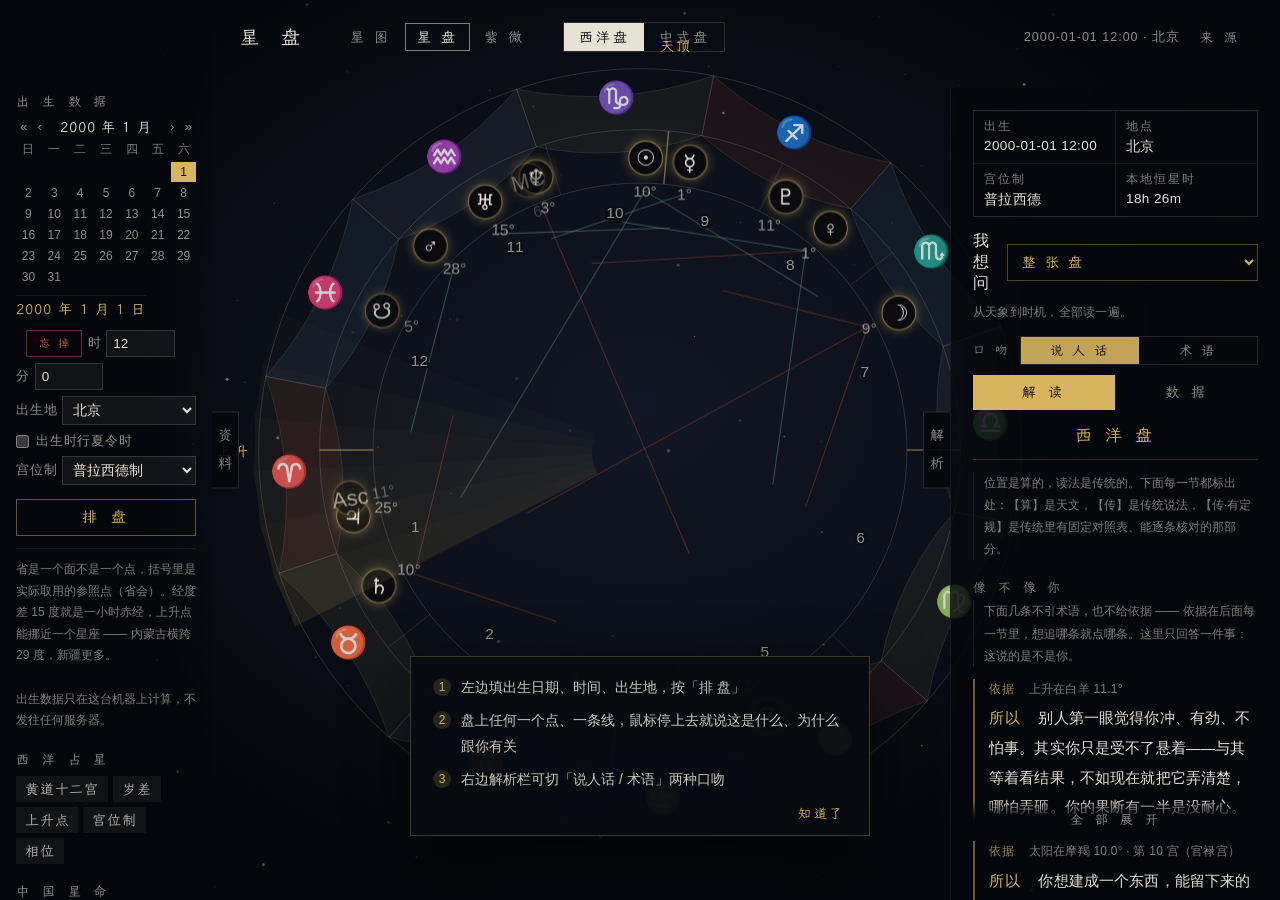
==== web/astro.html @ 84e4d6f9 "feat: 天球缩进后可拖着转、扫过就亮、居中、滚动到头看得出来、生辰两页共用 七条反馈，逐条说改了什么、量到了什么。  一、缩进之后拖不动球。 上一版缩进后拖动只平移 viewBox，而球是有边的：" ====
<meta charset="utf-8">
<html lang="zh-Hans">
<meta name="viewport" content="width=device-width,initial-scale=1">
<meta name="description" content="真算的星盘：行星位置由历表计算，解读附术语与说人话两版。西洋按黄道十二宫，中式按赤道二十八宿——同一批行星，两套坐标。">
<meta name="theme-color" content="#05070c">
<meta property="og:title" content="星盘 · 西洋十二宫与中式二十八宿">
<meta property="og:description" content="行星位置真算，解读分术语与说人话两版。出生数据只在浏览器里算，不上传。">
<meta property="og:type" content="website">
<meta property="og:image" content="https://hoongyu.github.io/xingtu/card.png">
<meta name="twitter:card" content="summary_large_image">
<title>星盘 · 西洋十二宫与中式二十八宿</title>
<link rel="stylesheet" href="engine.css?v=c5766704">
<link rel="stylesheet" href="astro.css?v=a20c1627">

<canvas id="dust"></canvas>
<div id="wheel">
  <div id="deck">
    <div class="lay" id="lay-asp"><svg></svg></div>
    <div class="lay" id="lay-ring"><svg></svg></div>
    <div class="lay" id="lay-body"><svg></svg></div>
  </div>
</div>

<div id="bar">
  <div id="title">星 盘</div>
  <!-- 概念星图暂时从导航里撤下（页面与数据都还在，web/concept.html）。
     要放回来：在下面这行 nav 里加回
     <a href="concept.html">概 念</a> —— 就这一处，别的什么都不用动。 -->
<div id="nav"><a href="index.html">星 图</a><a href="astro.html" class="cur">星 盘</a><a href="ziwei.html">紫 微</a></div>
  <div class="seg" id="modeseg">
    <button data-m="west" class="on">西洋盘</button>
    <button data-m="east">中式盘</button>
  </div>
  <div class="seg" id="cnseg">
    <button data-c="xiu" class="on">宿 盘</button>
    <button data-c="fenye">分 野</button>
  </div>
  <div id="where">
    <span id="stamp"></span>
    <div id="srcbtn">来 源</div>
  </div>
</div>

<aside id="rail">
  <div class="railsec">
    <h3>出 生 数 据</h3>
    <div class="form">
      <div id="cal"></div>
      <div id="dstamp"></div>
      <label>时 <input id="bh" type="number" min="0" max="23"></label>
      <label>分 <input id="bmin" type="number" min="0" max="59"></label>
      <label class="wide">出生地 <select id="bcity"></select></label>
      <label class="ck"><input id="bdst" type="checkbox"> 出生时行夏令时</label>
      <label class="wide">宫位制
        <select id="hsys">
          <option value="placidus">普拉西德制</option>
          <option value="whole">整宫制</option>
          <option value="equal">等宫制</option>
          <option value="porphyry">波菲利制</option>
        </select>
      </label>
      <button id="cast">排 盘</button>
    </div>
    <p class="privacy">省是一个面不是一个点，括号里是实际取用的参照点（省会）。经度差 15 度就是一小时赤经，上升点能挪近一个星座 —— 内蒙古横跨 29 度，新疆更多。<br><br>出生数据只在这台机器上计算，不发往任何服务器。</p>
  </div>
  <div id="secs"></div>
</aside>
<div id="railtoggle">资 料</div>

<div id="back">← 收 起</div>
<div id="cardbox"><div class="cbin">
  <div id="cardclose">关</div>
  <h3>出 生 星 空 卡</h3>
  <div id="cardhost"></div>
</div></div>

<div id="src"><div class="box"><div id="srcclose">关</div>
<h3>来 源 与 授 权</h3>
<div id="srcbody">
<h4>这一页的立场</h4>
<p><b>行星位置是真算的。</b>用 JPL 公布的行星近似轨道根数与 Meeus《天文算法》的
日月级数，1800–2050 年适用。校验方式是拿它去对三次日全食与两次月全食：
日食时日月黄经相差 0.04–0.06 度，月食时相差 179.96–180.00 度。这部分是天文。</p>
<p><b>怎么解读那个位置，是传统的说法。</b>占星有两千多年历史，
是一套完整的文化系统，但它不是预测科学。这一页把它当文化来讲 ——
词条写的是「传统上认为」，不是「事实上会」。两者在界面上分开标注。</p>

<h4>算法与数据</h4>
<p>行星：<a href="https://ssd.jpl.nasa.gov/planets/approx_pos.html" target="_blank" rel="noopener">JPL
Approximate Positions of the Major Planets</a>。日月：Meeus《Astronomical Algorithms》。
二十八宿的宿度由距星实测赤经算出，星表来自
<a href="https://doi.org/10.12149/100877" target="_blank" rel="noopener">NADC 中国古天文基础参考星表</a>（CC BY 4.0）。</p>

<h4>宫位制</h4>
<p>提供普拉西德、整宫、等宫、波菲利四种，默认普拉西德（最通行的一种）。</p>
<p>普拉西德一度没做，理由是「高纬度会失效、算法容易出错」。现在两条都有交代：
失效的地方明确退回波菲利 —— 到了极昼极夜，那一宫在数学上不存在，
不是精度问题；正确性拿一张已知盘逐条对过，
2000-01-01 12:00 UTC+2 柏林，十二宫与专业排盘器逐条相差都在 1 角分以内。</p>

<h4>隐私</h4>
<p>出生日期、时间、地点全部在浏览器里计算，不上传、不记录。
地点用内置的城市经纬度表，不调用任何地理编码服务。</p>
</div></div></div>

<div id="card"></div>

<aside id="read">
  <div id="sum"></div>
  <div id="ask">
    <span class="vl">我 想 问</span>
    <select id="askq"></select>
  </div>
  <div id="askhint"></div>
  <div id="voice">
    <span class="vl">口 吻</span>
    <div class="seg" id="plainseg">
      <button data-p="1" class="on">说 人 话</button>
      <button data-p="0">术 语</button>
    </div>
  </div>
  <div id="tabs">
    <button data-t="read" class="on">解 读</button>
    <button data-t="data">数 据</button>
  </div>
  <div id="tabread"></div>
  <div id="tabdata"></div>
  <div id="skipall">全 部 展 开</div>
  <div id="cardbtn">生 成 星 空 卡</div>
</aside>
<div id="readtoggle">解 析</div>

<div id="panel">
  <div id="close">关</div>
  <div class="top"><h2 id="pn"></h2><span class="py" id="pp"></span></div>
  <p id="pt"></p>
</div>

<script type="module">
import { mount } from './astro.js?v=06cee00d';
mount();
</script>
---- web/engine.css ----
/* 告诉浏览器这几页本来就是暗的，别再自动加一层「强制深色」。
   安卓 Chrome 与部分内置浏览器在系统夜间模式下会去反转页面颜色，
   碰上本来就是深底的页面，反出来的是一片糊。声明了它就不插手。 */
:root{
  color-scheme:dark;
  --void:#0a0d14;
  --void-deep:#05070c;
  --ink:#e8e2d4;
  /* 对比度实测过（相对 #05070c 底）：
       --ink        15.60:1
       --ink-dim     6.24:1   次要正文
       --ink-quiet   4.92:1   标签、单位这类三级信息
       --ink-faint   1.40:1   **只能描边，不能当字**
     旧的 --ink-dim 是 .42，只有 3.35:1；更糟的是 --ink-faint 被当文字
     用在十五处，包括脚注与整段说明 —— 那不是「淡」，是看不见。
     反馈原话是「夜间模式很多字看不清」，查下来根本不分白天黑夜。 */
  --ink-dim:rgba(232,226,212,.62);
  --ink-quiet:rgba(232,226,212,.54);
  --ink-faint:rgba(232,226,212,.16);
  --zhu:#d4614f;
  --gold:#d9b45f;
  /* 楷体放在末位兜底。Mac 有 Songti SC、Windows 有 SimSun 的话，
     浏览器根本不会去下这份 woff2 —— 只有前面都没命中时才下载。
     救的是安卓：那上头往往一个中文衬线体都没有，会退到默认无衬线，
     古风感当场没了。紫微那页则把它放在首位，因为那页要的就是楷。 */
  --song:"Songti SC","SimSun","Noto Serif CJK SC","LXGW WenKai Subset",serif;
  --hei:"PingFang SC","Microsoft YaHei","Noto Sans SC",sans-serif;
  --kai:"LXGW WenKai Subset","Kaiti SC","KaiTi","STKaiti",serif;
  --ease:cubic-bezier(.22,.92,.24,1);
}
*{box-sizing:border-box;margin:0;padding:0}
/* 霞鹜文楷，SIL OFL 授权，已裁到只剩本站用到的 2207 个字符（480 KB，
   源字体的 1.9%）。swap：字还没到时先用系统字显示，别让文字空着。 */
@font-face{
  font-family:"LXGW WenKai Subset";
  src:url('./wenkai-subset.woff2?v=c52773fa') format('woff2');
  font-weight:400;font-style:normal;font-display:swap;
}

html,body{height:100%;overflow:hidden}
body{
  background:var(--void-deep);color:var(--ink);font-family:var(--hei);
  background-image:radial-gradient(ellipse at 50% 45%,#111726 0%,#05070c 72%);
}
#sky{display:block;width:100vw;height:100vh;cursor:grab}
#sky.zoomed{cursor:default}

/* ── 星点 ───────────────────────────────────────── */
/* 亮度写在 --o 上。以前这条只由 @keyframes tw 消费，等于「不闪的星
   就没有亮度」—— 现在只有最亮的两百多颗在闪，其余的必须在这里拿到
   自己的亮度，否则会齐刷刷全亮成一片。 */
.star{fill:var(--ink);opacity:var(--o,1);transition:fill .5s ease}
.star.twinkle{animation:tw var(--dur) ease-in-out infinite;animation-delay:var(--del)}
@keyframes tw{
  0%,100%{opacity:var(--o)}
  50%    {opacity:calc(var(--o) * .38)}
}
.hit{fill:transparent;cursor:pointer}

/* ── 连线：三种状态 ─────────────────────────────
   静默（有讲解的星官常驻一道极淡轮廓，各自错相位缓慢呼吸）、
   悬停（整组亮起并加快闪动）、点开（逐段生长）。
   dashoffset 默认 0：只有要播生长动画时才由 .armed 拉回起点，
   否则轮廓被 dash 遮掉，全天图上什么都看不见。
   下面三条的先后顺序就是优先级，别调换。 */
.link{
  fill:none;stroke:var(--gold);stroke-width:.9;stroke-linecap:round;
  stroke-linejoin:round;opacity:0;
  stroke-dasharray:var(--len);stroke-dashoffset:0;
}
.link.lore{
  opacity:var(--rest);
  animation-name:breathe;animation-duration:var(--bdur);
  animation-timing-function:ease-in-out;animation-delay:var(--bdel);
  animation-iteration-count:infinite;
}
@keyframes breathe{
  0%,100%{opacity:calc(var(--rest) * .42)}
  50%    {opacity:var(--rest)}
}
.link.lit{
  stroke-width:1.25;
  animation-name:pulse;animation-duration:1.05s;animation-delay:0s;
  animation-timing-function:ease-in-out;animation-iteration-count:infinite;
}
@keyframes pulse{
  0%,100%{opacity:.38}
  50%    {opacity:.95}
}
.link.armed{stroke-dashoffset:var(--len);animation-name:none}
.link.draw{
  opacity:.85;animation-name:none;
  transition:stroke-dashoffset var(--grow) var(--ease) var(--wait),opacity .3s ease var(--wait);
  stroke-dashoffset:0;
}
/* 悬停命中：一条透明粗线盖住整组折线，比逐点找近星可靠得多 */
.linkhit{
  fill:none;stroke:transparent;stroke-width:11;pointer-events:stroke;cursor:pointer;
  stroke-linecap:round;stroke-linejoin:round;   /* 默认 butt 端帽会漏掉折线首尾那一点 */
}

/* 星官被选中时，成员星点亮 */
.star.member{fill:var(--gold)}
.star.dimmed{opacity:.16 !important;animation:none}   /* 要能被看见并点中，才谈得上「点旁边的星跳过去」 */
.link.other{opacity:0 !important}

/* ── 星座插画 ───────────────────────────────────
   插画自带三颗锚星的像素坐标，三对「像素↔星位」定一个仿射变换，
   所以它跟星点的咬合是算出来的，不是摆出来的。
   高斯模糊走天球单位，于是越放大光晕越柔。*/
.fig{opacity:0;transition:opacity .9s var(--ease);pointer-events:none}
.fig.on{opacity:1}

/* ── 规（恒显圈 / 赤道 / 外规）─────────────────── */
.gui{fill:none;stroke:var(--ink-faint);stroke-width:.6}
.gui.equator{stroke:rgba(217,180,95,.22);stroke-dasharray:3 5}
.gui.horizon{stroke:rgba(201,80,63,.34);stroke-width:.9}
/* 图上的文字一律 calc(Npx * var(--sfs))：--sfs 由 engine.js 在每次
   viewBox 变化时写入，等于当前缩放的倒数，所以屏幕上的字号恒定。
   缺省 2.2 是全天图那一档的值，脚本还没跑时不至于小得看不见。 */
.gui-label{
  font-family:var(--song);font-size:calc(11px * var(--sfs,2.2));
  fill:var(--ink-dim);letter-spacing:.16em;
}

/* ── 星官名 ─────────────────────────────────────── */
.gname{
  font-family:var(--song);font-size:calc(14px * var(--sfs,2.2));
  fill:var(--ink);opacity:0;pointer-events:none;
  transition:opacity .55s ease;letter-spacing:.14em;
}
.gname.lit{opacity:.85}
/* 只有显出来的名字才接收鼠标，否则会被满屏不可见的文字误触 */
.gname.show{opacity:.92;pointer-events:auto;cursor:help}

/* ── 讲解面板 ───────────────────────────────────── */
#panel{
  position:fixed;left:0;right:0;bottom:0;padding:26px 30px 30px;
  background:linear-gradient(to top,rgba(5,7,12,.97) 55%,transparent);
  transform:translateY(101%);transition:transform .68s var(--ease);
  pointer-events:none;
}
#panel.show{transform:translateY(0);pointer-events:auto}
#panel .top{display:flex;align-items:baseline;gap:14px;flex-wrap:wrap;margin-bottom:12px}
#panel h2{font-family:var(--song);font-size:33px;font-weight:400;letter-spacing:.2em}
#panel .py{font-size:12.5px;color:var(--ink-dim);letter-spacing:.24em}
#panel .en{font-size:13.5px;color:var(--ink-dim);font-style:italic}
#panel .facts{display:flex;gap:22px;flex-wrap:wrap;font-size:13px;color:var(--ink-dim);margin-bottom:14px}
#panel .facts b{color:var(--gold);font-weight:500;font-variant-numeric:tabular-nums}
#panel p{font-size:15.5px;line-height:2;max-width:62ch;color:rgba(232,226,212,.86)}
#panel .todo{color:var(--ink-dim);font-style:italic}
#close{
  position:absolute;right:30px;top:26px;font-family:var(--song);font-size:13.5px;
  letter-spacing:.28em;color:var(--zhu);cursor:pointer;
  transition:transform .35s var(--ease)
}
#close:hover{transform:scale(1.12)}

/* ── 后退键 ─────────────────────────────────────
   右上角那个「关」太轻，点进去之后需要一个一眼看得见的出口。
   位置跟着检索栏收放走，不然会被压在栏底下。 */
#back{
  position:fixed;top:72px;left:32px;z-index:32;
  font-family:var(--song);font-size:14.5px;letter-spacing:.2em;
  color:var(--gold);background:rgba(5,7,12,.92);
  border:1px solid rgba(217,180,95,.42);padding:9px 17px;cursor:pointer;
  opacity:0;transform:translateX(-14px);pointer-events:none;
  transition:opacity .42s var(--ease),transform .42s var(--ease),
             background .25s ease,color .25s ease,left .5s var(--ease);
}
body:not(.rail-off) #back{left:244px}
body.open #back{opacity:1;transform:translateX(0);pointer-events:auto}
#back:hover{background:var(--gold);color:var(--void);border-color:var(--gold)}

/* ── 单星悬停卡 ─────────────────────────────────── */
#tip{
  position:fixed;z-index:40;pointer-events:none;opacity:0;
  transform:translate(-50%,-136%);transition:opacity .16s ease;
  background:rgba(10,13,20,.95);border:1px solid rgba(232,226,212,.14);
  padding:10px 14px;font-size:12.5px;line-height:1.9;min-width:150px;
  box-shadow:0 12px 40px rgba(0,0,0,.6);
}
#tip.on{opacity:1}
#tip .nm{font-family:var(--song);font-size:16.5px;letter-spacing:.1em;margin-bottom:5px}
#tip .k{color:var(--ink-dim);letter-spacing:.08em}
#tip .v{float:right;margin-left:20px;font-variant-numeric:tabular-nums;color:var(--gold)}
#tip .warn{color:var(--zhu);margin-top:5px;font-size:12px;letter-spacing:.06em}
#tip .note{color:rgba(232,226,212,.72);margin-top:8px;font-size:13px;
  line-height:1.8;max-width:250px;letter-spacing:.02em;
  border-top:1px solid rgba(232,226,212,.1);padding-top:7px}

/* ── 星官悬停卡：名字 + 一句来历 + 缩略图 ────────── */
#card{
  position:fixed;z-index:45;pointer-events:none;opacity:0;
  transform:translate(-50%,-116%);transition:opacity .18s ease;
  background:rgba(10,13,20,.96);border:1px solid rgba(217,180,95,.24);
  padding:13px 16px 14px;width:296px;
  box-shadow:0 14px 46px rgba(0,0,0,.66);
}
#card.on{opacity:1}
#card .hd{display:flex;align-items:center;gap:12px;margin-bottom:9px}
#card .mini{flex:none;width:54px;height:54px}
#card .mini path{fill:none;stroke:var(--gold);stroke-width:1.3;opacity:.9;
  stroke-linecap:round;stroke-linejoin:round}
#card .mini circle{fill:var(--ink)}
#card .cn{font-family:var(--song);font-size:20px;letter-spacing:.12em;line-height:1.3}
#card .ce{font-size:12px;color:var(--ink-dim);letter-spacing:.12em;margin-top:4px}
#card .cb{font-size:13.5px;line-height:1.9;color:rgba(232,226,212,.82)}
#card .cb.todo{color:var(--ink-dim);font-style:italic}

/* ── 左侧检索栏 ─────────────────────────────────── */
#rail{
  position:fixed;left:0;top:0;bottom:0;width:212px;z-index:30;
  background:linear-gradient(to right,rgba(5,7,12,.94) 68%,rgba(5,7,12,0));
  padding:74px 16px 22px;overflow-y:auto;overscroll-behavior:contain;
  transition:transform .5s var(--ease);
  scrollbar-width:thin;scrollbar-color:rgba(232,226,212,.16) transparent;
}
#rail::-webkit-scrollbar{width:5px}
#rail::-webkit-scrollbar-thumb{background:rgba(232,226,212,.16)}
body.rail-off #rail{transform:translateX(-100%)}
#railtoggle{
  position:fixed;left:0;top:50%;z-index:31;transform:translateY(-50%);
  writing-mode:vertical-rl;font-family:var(--song);font-size:13.5px;
  letter-spacing:.34em;color:var(--ink-dim);background:rgba(5,7,12,.9);
  border:1px solid var(--ink-faint);border-left:none;padding:14px 5px;
  cursor:pointer;transition:color .3s ease,left .5s var(--ease);
}
#railtoggle:hover{color:var(--gold)}
body:not(.rail-off) #railtoggle{left:212px}

#q{
  width:100%;background:rgba(232,226,212,.05);border:1px solid var(--ink-faint);
  color:var(--ink);font-family:var(--hei);font-size:14px;padding:8px 10px;
  letter-spacing:.06em;outline:none;transition:border-color .3s ease;
}
#q:focus{border-color:rgba(217,180,95,.5)}
#q::placeholder{color:var(--ink-quiet)}

.railsec{margin-top:20px}
.railsec h3{
  font-family:var(--song);font-size:13px;font-weight:400;letter-spacing:.3em;
  color:var(--ink-dim);margin-bottom:9px;
}
.chips{display:flex;flex-wrap:wrap;gap:5px}
.chip{
  font-family:var(--song);font-size:13.5px;letter-spacing:.06em;
  color:rgba(232,226,212,.74);background:rgba(232,226,212,.05);
  border:1px solid transparent;padding:4px 8px;cursor:pointer;
  transition:color .22s ease,background .22s ease,border-color .22s ease;
}
.chip:hover{color:var(--void);background:var(--gold);border-color:var(--gold)}
.chip.cur{color:var(--gold);border-color:rgba(217,180,95,.45)}

#hits{margin-top:12px}
#hits .hit-row{
  display:flex;align-items:baseline;gap:8px;padding:6px 8px;cursor:pointer;
  border-left:2px solid transparent;transition:background .2s ease,border-color .2s ease;
}
#hits .hit-row:hover,#hits .hit-row.sel{background:rgba(232,226,212,.07);border-left-color:var(--gold)}
#hits .hn{font-family:var(--song);font-size:15px;letter-spacing:.06em}
#hits .hm{font-size:12px;color:var(--ink-dim);letter-spacing:.1em;margin-left:auto}
#hits .hw{font-size:12px;color:var(--ink-dim)}
#hits .none{font-size:13px;color:var(--ink-dim);padding:8px;font-style:italic}

/* ── 页间导航 ───────────────────────────────────── */
#nav{display:flex;gap:2px;margin-left:4px}
#nav a{
  font-family:var(--song);font-size:13.5px;letter-spacing:.2em;
  color:var(--ink-dim);text-decoration:none;padding:5px 11px;
  border:1px solid transparent;transition:color .3s ease,border-color .3s ease;
}
#nav a:hover{color:var(--gold)}
#nav a.cur{color:var(--ink);border-color:var(--ink-quiet)}

/* ── 来源面板 ───────────────────────────────────
   不是装饰。Free Art License 第 2.2 条要求分发时署名并指明原件出处，
   CC BY / CC BY-SA 同样要求署名。这一层是履行义务的地方，别删。 */
#srcbtn{
  font-family:var(--song);font-size:12.5px;letter-spacing:.24em;
  color:var(--ink-dim);cursor:pointer;padding:5px 9px;
  border:1px solid transparent;transition:color .3s ease,border-color .3s ease;
}
#srcbtn:hover{color:var(--gold);border-color:rgba(217,180,95,.35)}
#src{
  position:fixed;inset:0;z-index:60;display:flex;align-items:center;
  justify-content:center;background:rgba(3,5,9,.82);
  opacity:0;pointer-events:none;transition:opacity .35s var(--ease);
}
#src.on{opacity:1;pointer-events:auto}
#src .box{
  background:#080b12;border:1px solid rgba(232,226,212,.14);
  max-width:640px;max-height:82vh;overflow-y:auto;padding:34px 38px 30px;
  transform:translateY(14px);transition:transform .35s var(--ease);
  box-shadow:0 30px 90px rgba(0,0,0,.7);
}
#src.on .box{transform:translateY(0)}
#src h3{
  font-family:var(--song);font-size:19px;font-weight:400;letter-spacing:.28em;
  margin-bottom:18px;color:var(--ink);
}
#src h4{
  font-family:var(--song);font-size:14px;font-weight:400;letter-spacing:.2em;
  color:var(--gold);margin:18px 0 6px;
}
#src p{font-size:14px;line-height:1.95;color:rgba(232,226,212,.78);margin-bottom:8px}
#src a{color:var(--gold);text-decoration:none;border-bottom:1px solid rgba(217,180,95,.3)}
#src a:hover{border-bottom-color:var(--gold)}
#src .fine{font-size:13px;color:var(--ink-dim);line-height:1.9;margin-top:16px}
#srcclose{
  position:absolute;right:26px;top:22px;font-family:var(--song);font-size:13.5px;
  letter-spacing:.28em;color:var(--zhu);cursor:pointer;
}

/* ── 顶部控制 ───────────────────────────────────── */
#bar{
  position:fixed;top:0;left:0;right:0;padding:22px 30px;display:flex;
  transition:padding-left .5s var(--ease);
  align-items:center;gap:26px;pointer-events:none;
}
#bar>*{pointer-events:auto}
#title{font-family:var(--song);font-size:19px;letter-spacing:.4em}
.seg{display:flex;border:1px solid var(--ink-faint)}
.seg button{
  background:none;border:none;color:var(--ink-dim);font-family:var(--song);
  font-size:13.5px;letter-spacing:.2em;padding:6px 15px;cursor:pointer;
  transition:color .3s ease,background .3s ease;
}
.seg button.on{color:var(--void);background:var(--ink)}
#where{
  margin-left:auto;font-size:12.5px;color:var(--ink-dim);letter-spacing:.1em;
  display:flex;align-items:center;gap:10px;
}
/* ── 日签 ─────────────────────────────────────────
   入口摆在右下角，跟左下角的小地球对称。卡本身是 canvas 画的
   （card.js），这里只管遮罩与那张图 —— 图必须是 <img>，
   微信里长按 canvas 存不下来，长按 img 可以。 */
#dailybtn{
  position:fixed;right:22px;bottom:22px;z-index:31;cursor:pointer;
  font-family:var(--song);font-size:13px;letter-spacing:.28em;
  color:var(--gold);background:rgba(5,7,12,.9);
  border:1px solid rgba(217,180,95,.4);padding:11px 16px;
  transition:background .25s ease,color .25s ease;
}
#dailybtn:hover{background:var(--gold);color:var(--void)}
#cardbox{
  position:fixed;inset:0;z-index:70;display:none;
  background:rgba(3,5,9,.93);overflow-y:auto;
  padding:34px 18px calc(34px + env(safe-area-inset-bottom));
}
#cardbox.on{display:block}
.cbin{max-width:460px;margin:0 auto;position:relative}
.cbin h3{font-family:var(--song);font-size:15px;letter-spacing:.34em;
  color:var(--gold);text-align:center;margin-bottom:18px}
#cardclose{position:absolute;right:0;top:-6px;font-family:var(--song);
  font-size:14px;letter-spacing:.28em;color:var(--zhu);cursor:pointer;padding:4px 8px}
.cardimg{display:block;width:100%;height:auto;box-shadow:0 18px 60px rgba(0,0,0,.7)}

/* 生辰旁边那个「忘 掉」。存着才出现 —— 没存过就不该有这个字，
   它一出现就等于在说「这儿记了东西」。 */
.forget{background:none;border:1px solid rgba(201,80,63,.5);color:var(--zhu);
  font-family:var(--song);font-size:11px;letter-spacing:.2em;
  padding:3px 9px 3px 12px;margin-left:10px;cursor:pointer;vertical-align:middle}
.forget:hover{background:rgba(201,80,63,.14)}

/* ── 滚到头了没有 ────────────────────────────────
   两端各一道渐隐，只在**那个方向还有内容**时才画。
   用 ::before/::after 贴在滚动容器上（sticky 才跟得住滚动），
   不用 mask-image —— mask 会把内容本身也吃掉一截，
   而这里要的是「上面还压着东西」的感觉，不是把字擦淡。 */
.scrollend{position:relative}
.scrollend::before,.scrollend::after{
  content:'';position:sticky;left:0;display:block;height:34px;
  pointer-events:none;opacity:0;transition:opacity .22s ease;z-index:2;
}
.scrollend::before{top:0;margin-bottom:-34px;
  background:linear-gradient(to bottom,var(--void),transparent)}
.scrollend::after{bottom:0;margin-top:-34px;
  background:linear-gradient(to top,var(--void),transparent)}
.scrollend.more-up::before,.scrollend.more-down::after{opacity:1}

/* ── 拨时刻 ───────────────────────────────────────
   卡有两副面孔：拖的时候是 canvas（重画一次两毫秒，跟得上手），
   停下来换成 <img>（微信里存图靠长按图片，canvas 长按不出菜单）。
   两者同一个长宽比，所以直接换 display，版面不跳。 */
.cardwrap{position:relative}
.cardwrap .cardlive{display:none;width:100%;height:auto;
  box-shadow:0 18px 60px rgba(0,0,0,.7)}
.cardwrap.live .cardlive{display:block}
.cardwrap.live .cardimg{display:none}

.cardaxis{margin-top:14px}
.cardrng{-webkit-appearance:none;appearance:none;display:block;width:100%;
  height:26px;background:transparent;cursor:pointer}
.cardrng:focus-visible{outline:1px solid var(--gold);outline-offset:4px}
.cardrng::-webkit-slider-runnable-track{height:1px;background:rgba(232,226,212,.28)}
.cardrng::-moz-range-track{height:1px;background:rgba(232,226,212,.28)}
/* 拇指做成一枚小方印，跟卡上那枚朱印同一个语言，不用圆钮 */
.cardrng::-webkit-slider-thumb{-webkit-appearance:none;appearance:none;
  width:13px;height:13px;margin-top:-6px;background:var(--gold);
  border:none;border-radius:0;transform:rotate(45deg)}
.cardrng::-moz-range-thumb{width:13px;height:13px;background:var(--gold);
  border:none;border-radius:0}
.cardmark{display:flex;align-items:baseline;justify-content:space-between;
  gap:12px;margin-top:2px;min-height:20px}
.cardmark .cm{font-family:var(--song);font-size:13px;letter-spacing:.16em;
  color:var(--ink-dim)}
.cmhome{background:none;border:none;padding:0;cursor:pointer;
  font-family:var(--song);font-size:12px;letter-spacing:.2em;color:var(--gold)}
.cmhome[hidden]{display:none}

.cardbar{display:flex;align-items:center;gap:14px;margin-top:16px;justify-content:center}
.cardsave{font-family:var(--song);font-size:14px;letter-spacing:.3em;
  color:var(--void);background:var(--gold);padding:11px 26px;text-decoration:none}
.cardtip{font-size:12px;color:var(--ink-quiet)}
#cardwait{text-align:center;color:var(--ink-dim);font-size:14px;padding:60px 0;
  font-family:var(--song);letter-spacing:.2em}
@media (max-width:820px){
  #dailybtn{right:12px;bottom:calc(66px + env(safe-area-inset-bottom));font-size:13px}
}

/* ── 小地球 ───────────────────────────────────────
   天球回答「你头顶上是什么」，它回答「你站在哪」。
   只在天球模式下出现，摆在左下角，不挡盘面。 */
#earth{
  position:fixed;left:22px;bottom:22px;width:172px;height:172px;
  z-index:12;display:none;pointer-events:none;
}
body.sphere #earth{display:block}
/* 拖动时不压暗：它现在正是要看的那样东西 */
body.spinning #earth{opacity:1}
.eball{fill:rgba(18,26,42,.72);stroke:none}
.egrat{fill:none;stroke:rgba(232,226,212,.13);stroke-width:.7}
.ecoast{fill:none;stroke:rgba(232,226,212,.42);stroke-width:.9;
  stroke-linejoin:round;stroke-linecap:round}
.espot{fill:rgba(217,180,95,.5)}
.ehere{fill:var(--zhu)}
.ehalo{fill:none;stroke:var(--zhu);stroke-width:1;opacity:.6}
.elimb{fill:none;stroke:rgba(232,226,212,.28);stroke-width:1}
.elabel{font-family:var(--song);font-size:13px;fill:var(--ink-dim);
  text-anchor:middle;letter-spacing:.1em}
@media (max-width:820px){
  #earth{width:118px;height:118px;left:12px;
    bottom:calc(62px + env(safe-area-inset-bottom))}
}

/* ── 地影：天球上那层地 ───────────────────────────
   跟星点刻意分开：星与星官是金的实线，这一层是青灰的细线，
   中国疆域走朱色，十二州是朱点带名。
   一眼分得出上面那层是天、底下那层是地。 */
.skland{fill:none;stroke:rgba(126,166,182,.34);stroke-width:.9;
  stroke-linejoin:round;stroke-linecap:round;pointer-events:none}
.skchina{fill:none;stroke:rgba(212,97,79,.62);stroke-width:1.5;
  stroke-linejoin:round;stroke-linecap:round;pointer-events:none}
/* 小地球上的中国疆域，同一套颜色 */
.echina{fill:none;stroke:rgba(212,97,79,.8);stroke-width:1.1;
  stroke-linejoin:round;stroke-linecap:round}

/* 天顶标记。球面模式下它永远在正中 —— 球就是绕着它转的。 */
.zenith circle,.zenith line{fill:none;stroke:var(--zhu);stroke-width:1.2}
.zenith circle:first-child{fill:var(--zhu);stroke:none}
.zenith .zring{stroke-dasharray:3 4;opacity:.8}
.zenith .zlabel{
  font-family:var(--song);font-size:calc(12px * var(--sfs,2.2));
  fill:var(--zhu);text-anchor:middle;letter-spacing:.1em;
  paint-order:stroke;stroke:rgba(5,7,12,.85);stroke-width:calc(3px * var(--sfs,2.2));
}
/* 地平圈：那座城此刻真正的「看得见到此为止」，跟外规不是一回事 */
.gui.zenring{stroke:rgba(212,97,79,.42);stroke-dasharray:6 5;fill:none}

/* ── 平面／天球 ───────────────────────────────────
   拖动时盖上去的那张 canvas。它只在拖的那几百毫秒里存在感 ——
   松手就换回 SVG，交互（点、悬停、名字）全在 SVG 那边。 */
#spin{
  position:fixed;inset:0;z-index:1;display:none;pointer-events:none;
}
body.spinning #spin{display:block}
body.spinning #sky{visibility:hidden}
/* touch-action 必须关掉，否则手机上一拖是页面在滚，不是图在动 ——
   pointermove 收得到事件，但浏览器已经把它当成滚动手势接管了。 */
#sky.zoomed{cursor:grab;touch-action:none}
body.sphere #sky{touch-action:none}
body.panning #sky.zoomed{cursor:grabbing}
body.sphere #sky{cursor:grab}
body.sphere.spinning #sky{cursor:grabbing}
/* 球的边缘：不是天上的圈，是「这个球到此为止」，所以比三规更淡 */
.gui.limb{fill:rgba(12,16,26,.5);stroke:rgba(232,226,212,.20);stroke-width:1}
.viewseg{margin-right:2px}
.viewseg button{font-size:12px;padding:5px 11px;letter-spacing:.16em}

.sitelab{font-family:var(--song);font-size:12px;letter-spacing:.2em;
  color:var(--ink-quiet);margin-right:-4px}
#where select{
  background:none;border:1px solid var(--ink-faint);color:var(--ink);
  font-family:var(--hei);font-size:12.5px;padding:5px 8px;cursor:pointer;
}
#where select option{background:#0a0d14}
#hint{
  position:fixed;left:0;right:0;bottom:26px;text-align:center;
  font-family:var(--song);font-size:12.5px;letter-spacing:.36em;color:var(--ink-quiet);
  transition:opacity .4s ease;pointer-events:none;
}
body:not(.rail-off) #bar{padding-left:240px}
body:not(.rail-off) #panel{padding-left:242px}
body:not(.rail-off) #hint{padding-left:212px}
#panel,#hint{transition:padding-left .5s var(--ease)}
body.open #hint{opacity:0}

/* ══ 手机 ══════════════════════════════════════════
   桌面版整套是「鼠标 + 宽屏」的假设：侧栏 212px 推开正文、
   顶栏一行排开、提示卡跟着指针走。这三条在 375px 上全不成立 ——
   实测侧栏占屏 57%，顶栏内容 692px 溢出到屏外（「来源」按钮
   落在 x=589，够不着），提示卡出现在手指底下自己挡自己。

   所以这一层不是「缩小一点」，是换一套摆法：
   侧栏改成默认收起的浮层，控制键沉到拇指够得着的底部，
   提示卡钉在屏幕下沿而不是跟手指。 */
@media (max-width: 820px){
  /* 手机浏览器的地址栏会吃掉 vh。dvh 跟着可视区变。 */
  #sky{height:100dvh}

  /* 侧栏改浮层：不再推开正文，盖上去，外面点一下就收 */
  #rail{
    width:min(300px,84vw);padding:64px 16px calc(22px + env(safe-area-inset-bottom));
    background:rgba(5,7,12,.97);border-right:1px solid rgba(232,226,212,.1);
    box-shadow:14px 0 40px rgba(0,0,0,.5);
  }
  body:not(.rail-off)::before{
    content:'';position:fixed;inset:0;z-index:29;background:rgba(3,5,9,.55);
  }
  /* 浮层不推正文，那些让位的内边距全部取消 */
  body:not(.rail-off) #bar,
  body:not(.rail-off) #panel,
  body:not(.rail-off) #hint{padding-left:14px}
  body:not(.rail-off) #back{left:12px}
  body:not(.rail-off) #railtoggle{left:12px}

  /* 控制键沉到底部。竖排小条在手机上又难认又难点，改成横排方块，
     高度按 44px 走 —— 那是拇指点得准的下限。 */
  #railtoggle{
    left:12px;bottom:calc(14px + env(safe-area-inset-bottom));top:auto;
    transform:none;writing-mode:horizontal-tb;letter-spacing:.2em;
    font-size:13.5px;padding:12px 16px;border-left:1px solid var(--ink-faint);
    z-index:32;background:rgba(5,7,12,.94);
  }

  /* 顶栏：允许换行，把字号和间距压到能塞进 375px */
  #bar{padding:12px 14px;gap:7px 10px;flex-wrap:wrap}
  #title{font-size:15.5px;letter-spacing:.24em}
  #nav{margin-left:0;gap:1px}
  #nav a{font-size:12.5px;padding:4px 8px;letter-spacing:.12em}
  .seg button{font-size:12.5px;padding:5px 10px;letter-spacing:.12em}
  #where{gap:6px;font-size:12px}
  #srcbtn{font-size:12px;padding:5px 8px;letter-spacing:.16em;
    border-color:var(--ink-quiet)}

  /* 后退键：桌面在左上，手机上挪到顶栏底下，别压着标题 */
  #back{top:auto;bottom:calc(70px + env(safe-area-inset-bottom));left:12px;
    font-size:13.5px;padding:11px 15px}

  /* 详情抽屉：限高并可滚，否则长词条会顶满整屏没法退出 */
  /* 限高 52dvh 而不是更高：抽屉是从底下升上来的，太高会把刚点开的
     星官整个盖住 —— 讲解和被讲解的东西得同屏。长词条在里面滚。 */
  #panel{
    padding:18px 16px calc(24px + env(safe-area-inset-bottom));
    max-height:52dvh;overflow-y:auto;overscroll-behavior:contain;
  }
  #panel h2{font-size:24px;letter-spacing:.14em}
  #panel p{font-size:15px;line-height:1.9}
  #panel .facts{gap:12px}
  #close{right:14px;top:14px;padding:4px 6px}

  /* 提示语让开底部那排键 */
  #hint{bottom:calc(72px + env(safe-area-inset-bottom));font-size:12px;
    letter-spacing:.2em;padding:0 12px}

  /* 来源面板铺满 —— 手机上居中小窗只会两边留白、中间挤 */
  #src .box{
    width:100%;max-width:none;height:100dvh;max-height:none;
    padding:56px 18px calc(24px + env(safe-area-inset-bottom));border:none;
  }
  #srcclose{right:18px;top:16px;padding:6px 8px}
  #src h3{font-size:16.5px;letter-spacing:.2em}
  #src p{font-size:13.5px}

  /* 命中区放大。总览态整张天图缩到 0.241 倍，星的命中圈直径只剩 2.4px、
     星官的命中条只剩 2.6px —— 手指根本够不着。放大到下面这个量，
     总览态约 7px、点进星官后约 32px。
     没敢再放大是因为 308 个星官在 1558 单位的天上平均只隔 77 单位，
     命中条太肥会串台，点甲亮乙比点不中更糟。
     手机上总览态的主路径本来也是检索与名单，直接戳是补充。 */
  .linkhit{stroke-width:30}
  .hit{r:9px}

  /* 点得中：chip 与检索结果行都按最小 32px 走 */
  .chip{padding:7px 11px;font-size:14px}
  #hits .hit-row{padding:9px 8px}
  #q{font-size:18px;padding:10px}   /* iOS 上 <16px 会触发聚焦缩放 */
}

/* ══ 触摸设备 ══════════════════════════════════════
   跟屏幕宽度分开写：手指没有「悬停」这个状态。
   桌面版让提示卡跟着指针，手指上照搬的结果是卡片出现在手指底下、
   自己挡住自己要看的东西。这里改成钉在屏幕下沿。
   （JS 那边配一个「点空白处收起」，因为 mouseleave 在触摸上不来。）*/
@media (hover: none){
  #tip,#card{
    left:12px !important;right:12px !important;
    top:auto !important;bottom:calc(14px + env(safe-area-inset-bottom)) !important;
    transform:none !important;max-width:none;width:auto;
  }
  #tip{min-width:0}
  /* 详情抽屉一开就收掉提示卡，两个都贴底会打架 */
  body.open #tip,body.open #card{opacity:0 !important;pointer-events:none}
  /* 悬停态在触摸上会「粘住」，一律关掉 */
  .chip:hover{color:rgba(232,226,212,.74);background:rgba(232,226,212,.05);
    border-color:transparent}
  #nav a:hover{color:var(--ink-dim)}
}

/* ── 点进去之后的引导 ─────────────────────────────
   常驻在面板底部。原来底部那行提示在 body.open 时被整个隐掉，
   点进星官之后一条引导都不剩 —— 而「点旁边的暗星会跳过去」
   这种事没人猜得到。放面板里，因为点进去之后眼睛就在面板上。 */
#pguide{
  margin-top:16px;padding-top:11px;
  border-top:1px solid rgba(232,226,212,.09);
  font-size:12.5px;line-height:1.9;color:var(--ink-quiet);letter-spacing:.03em;
}

/* ── 头一回来的三行说明 ───────────────────────────
   点一下就走，记在 localStorage，之后不再出现。 */
#firstrun{
  position:fixed;left:50%;bottom:64px;transform:translate(-50%,14px);z-index:45;
  background:rgba(8,11,18,.97);border:1px solid rgba(217,180,95,.28);
  padding:18px 22px 14px;max-width:min(460px,88vw);
  box-shadow:0 22px 60px rgba(0,0,0,.65);
  opacity:0;pointer-events:none;transition:opacity .5s var(--ease),transform .5s var(--ease);
}
#firstrun.on{opacity:1;transform:translate(-50%,0);pointer-events:auto}
#firstrun.gone{opacity:0;transform:translate(-50%,10px);pointer-events:none}
#firstrun .fl{
  display:flex;gap:10px;font-size:14px;line-height:1.8;
  color:rgba(232,226,212,.88);margin-bottom:8px;
}
#firstrun .fl b{
  flex:none;width:18px;height:18px;margin-top:3px;border-radius:50%;
  background:rgba(217,180,95,.16);color:var(--gold);font-weight:400;
  font-size:12px;text-align:center;line-height:18px;
}
#firstrun .fx{
  text-align:right;font-family:var(--song);font-size:13px;letter-spacing:.2em;
  color:var(--gold);cursor:pointer;padding:6px 2px 0;
}
#firstrun .fx:hover{color:var(--ink)}

@media (max-width: 820px){
  #pguide{font-size:13px}
  #firstrun{bottom:calc(72px + env(safe-area-inset-bottom));padding:16px 16px 12px}
  #firstrun .fl{font-size:14.5px}
  #firstrun .fx{padding:8px 2px 2px;font-size:14.5px}
}


/* ── 减少动态 ─────────────────────────────────────
   系统里开了「减少动态效果」的人，多半不是嫌不好看 —— 前庭功能敏感
   的人看这种缓慢漂移与呼吸会晕。这一整套装饰性动画对他们全部关掉：
   星不闪、轮廓不呼吸、星官不逐段生长、盘不倾斜。
   信息一点不少，只是不再动。

   保留的是 transition：那些是「状态变了」的反馈，不是氛围，
   去掉之后界面会变得莫名其妙。 */
@media (prefers-reduced-motion: reduce){
  .star.twinkle,.link.lore,.link.lit{animation:none}
  .link.lore{opacity:var(--rest)}
  #firstrun{transition-duration:.01ms}
}
---- web/astro.css ----
/* 星盘页专用样式。基色与版式沿用 engine.css，这里只加盘面与表单。 */

/* ── 盘面台架 ─────────────────────────────────────
   #wheel 从一张 svg 变成一个有透视的台面，里头叠三层：
   相位线沉下去、宫圈在中层、行星浮上来。三层各带 translateZ，
   倾斜时会真的错开 —— 这是这一页唯一的「3D」，而且是浏览器
   自己做的透视投影，不引任何库。

   为什么不上 three.js：把这张盘搬进 WebGL 等于重写命中测试、
   中文字形渲染（要 SDF 图集，那 491KB 的子集字体就白做了）、
   悬停卡与可访问性。168KB gzip 换来的是「重做一遍」，不是「升级」。
   CSS 的 perspective 本来就是真透视，还留着整棵 DOM 可点。

   translateZ 会顺带把层放大（近大远小），不补偿的话行星会比
   它该在的宫位偏出去 4%。每层反向缩放 (P−z)/P 抵消掉：
   静止时三层严丝合缝，一倾斜才分开。 */
#wheel{
  position:fixed;inset:0;z-index:0;
  perspective:1500px;perspective-origin:50% 47%;
  pointer-events:none;          /* 空处的点击要落到 body 上，见下 */
  /* 盘面上那些字为什么要乘一个系数：它们写在 svg 的 viewBox 里，
     屏幕上多大取决于 viewBox 与视口的比值。viewBox 是 802 单位见方，
     桌面上按高度铺满约 0.9 倍，手机上按宽度只有 0.47 倍 ——
     同样写 10px 的度数标签，桌面上是 9px，手机上是 4.7px。
     反馈「字有点太小」，最小的那一批就在这儿。
     直接加 px 只会让桌面变胖、手机还是看不清，所以按屏幕给系数。 */
  --cfs:1.15;
}
body:not(.rail-off) #wheel{padding-left:212px}
/* transform 交给 GSAP 全权拥有，CSS 这里不写 —— 两边都写会打架。
   preserve-3d 必须留在 CSS：它不是可动画属性。
   另外注意别给 #deck 上 opacity，opacity<1 会把 preserve-3d 压平，
   三层就贴回同一个面了 —— 淡入放在每层里面的 svg 上。 */
#deck{position:absolute;inset:0;transform-style:preserve-3d;will-change:transform;
  pointer-events:none}
.lay{position:absolute;inset:0;pointer-events:none}
.lay>svg{display:block;width:100%;height:100%;overflow:visible}
#lay-asp{transform:translateZ(-80px) scale(1.05333)}
#lay-ring{transform:translateZ(0)}
#lay-body{transform:translateZ(80px) scale(.94667)}
/* pointer-events 是继承属性：台架与三层都设成 none，只有下面这几类
   图元显式收回 auto。不这么写的话，最上层那张铺满全屏的 svg 会把
   宫圈层和相位层整个挡死；而台面本身也不该吃点击 ——
   手机上侧栏展开时靠「点空处」收起，那一下要落到 body 上。 */
.lay .sec,.lay .ci,.lay .hnum,.lay .asp,.lay .body{pointer-events:auto}

/* 背景星尘。一张 canvas，不是 1400 个会动的 DOM 节点 ——
   星图页那边正是那么做的，代价见 README。 */
#dust{position:fixed;inset:0;z-index:0;display:block;pointer-events:none}

/* ── 盘面 ───────────────────────────────────────── */
.sec{stroke:rgba(232,226,212,.14);stroke-width:.7;cursor:pointer;
  transition:fill .25s ease}
.sec:hover{fill:rgba(217,180,95,.18)}
/* 四象配色。火土风水各一档，深浅拉开但都压得住，不抢星点 */
.el-火{fill:rgba(201,80,63,.10)}
.el-土{fill:rgba(150,140,90,.10)}
.el-风{fill:rgba(140,170,200,.09)}
.el-水{fill:rgba(90,130,170,.11)}
/* 二十八宿按四象上色。东苍龙、南朱雀、西白虎、北玄武 ——
   颜色直接绑在 xiang 字段上，不再靠序号轮转碰巧对齐。 */
.xiang-东{fill:rgba(90,150,120,.11)}
.xiang-南{fill:rgba(201,80,63,.10)}
.xiang-西{fill:rgba(190,185,175,.10)}
.xiang-北{fill:rgba(80,110,165,.12)}
.ci{fill:rgba(217,180,95,.045);stroke:rgba(232,226,212,.08);
  stroke-width:.6;cursor:pointer}
.ci:hover{fill:rgba(217,180,95,.14)}

.gui{fill:none;stroke:rgba(232,226,212,.18);stroke-width:.8}
.spoke{stroke:rgba(232,226,212,.16);stroke-width:.7}
.spoke.ax{stroke:rgba(217,180,95,.5);stroke-width:1.3}

.glyph{font-size:calc(24px * var(--cfs));fill:rgba(232,226,212,.82);text-anchor:middle;
  pointer-events:none;font-family:var(--hei)}
.xname{font-size:calc(13px * var(--cfs));fill:rgba(232,226,212,.78);text-anchor:middle;
  pointer-events:none;font-family:var(--song);letter-spacing:.04em}
.cname{font-size:calc(11.5px * var(--cfs));fill:rgba(217,180,95,.75);text-anchor:middle;
  pointer-events:none;font-family:var(--song);letter-spacing:.08em}
/* 挪进内圈之后，相位连线会从字上穿过去 —— 描一圈底色把线挡开。
   paint-order:stroke 让描边画在填充下面，字形本身不会被吃掉。
   十二次名同样在这条内圈上，同样要挡。 */
.cname{paint-order:stroke;stroke:var(--void);stroke-width:calc(3px * var(--cfs))}
.hnum{font-size:calc(12px * var(--cfs));fill:var(--ink-dim);text-anchor:middle;
  cursor:pointer;font-family:var(--hei);
  paint-order:stroke;stroke:var(--void);stroke-width:calc(3px * var(--cfs))}
.hnum:hover{fill:var(--gold)}
.mark{font-size:calc(11px * var(--cfs));fill:var(--gold);text-anchor:middle;
  font-family:var(--song);letter-spacing:.18em;pointer-events:none}

.body{cursor:pointer}
.bdot{fill:rgba(5,7,12,.92);stroke:rgba(217,180,95,.55);stroke-width:1;
  filter:drop-shadow(0 0 5px rgba(217,180,95,.45))}
.body:hover .bdot{filter:drop-shadow(0 0 12px rgba(217,180,95,.9))}
.body:hover .bdot{fill:var(--gold)}
.bglyph{font-size:calc(17px * var(--cfs));fill:var(--ink);text-anchor:middle;pointer-events:none;
  font-family:var(--hei)}
.body:hover .bglyph{fill:var(--void)}
.bdeg{font-size:calc(12px * var(--cfs));fill:var(--ink-dim);text-anchor:middle;pointer-events:none;
  font-variant-numeric:tabular-nums}

/* 扫描光带。screen 混合让它只往亮里加，不会把底下的盘涂脏。 */
.sweep{pointer-events:none;mix-blend-mode:screen}
.swp{fill:var(--gold);stroke:none}

/* 相位线。柔和的（六合、拱）与紧张的（刑、冲）分色 —— 这是占星的老规矩 */
.asp{stroke-width:.9;cursor:pointer;opacity:.55;transition:opacity .2s ease}
.asp:hover{opacity:1;stroke-width:1.8}
.asp.major{stroke:rgba(232,226,212,.7)}
.asp.soft{stroke:rgba(120,180,150,.75)}
.asp.hard{stroke:rgba(201,80,63,.75)}

/* ── 表单 ───────────────────────────────────────── */
.form{display:flex;flex-wrap:wrap;gap:6px}
.form label{
  display:flex;align-items:center;gap:5px;font-size:12.5px;
  color:var(--ink-dim);letter-spacing:.06em;width:calc(50% - 3px);
}
.form label.wide,.form label.ck{width:100%}
.form input[type=number],.form select{
  flex:1;min-width:0;background:rgba(232,226,212,.05);
  border:1px solid var(--ink-faint);color:var(--ink);
  font-family:var(--hei);font-size:13.5px;padding:5px 6px;outline:none;
}
.form input:focus,.form select:focus{border-color:rgba(217,180,95,.5)}
.form select option{background:#0a0d14}
.form label.ck{font-size:12.5px;gap:7px;margin-top:2px}
#cast{
  width:100%;margin-top:8px;background:none;border:1px solid rgba(217,180,95,.45);
  color:var(--gold);font-family:var(--song);font-size:14.5px;letter-spacing:.3em;
  padding:9px;cursor:pointer;transition:background .25s ease,color .25s ease;
}
#cast:hover{background:var(--gold);color:var(--void)}
.privacy{
  font-size:12px;color:var(--ink-quiet);line-height:1.8;margin-top:12px;
  border-top:1px solid rgba(232,226,212,.08);padding-top:10px;
}

/* ── 顶栏 ───────────────────────────────────────── */
#stamp{font-size:12.5px;color:var(--ink-dim);letter-spacing:.08em;
  font-variant-numeric:tabular-nums}
#card .cn{font-family:var(--song);font-size:16.5px;letter-spacing:.1em;margin-bottom:5px}
#card .cb{font-size:13px;line-height:1.8;color:rgba(232,226,212,.8)}
#panel p b{color:var(--gold);font-weight:500}

/* ── 小日历 ───────────────────────────────────────
   三个数字框换成月历。整块宽度跟着侧栏走，别撑破 212px。 */
#cal{width:100%;margin-bottom:2px;user-select:none}
.calhead{
  display:flex;align-items:center;justify-content:space-between;
  gap:2px;margin-bottom:6px;
}
.calnav{
  font-size:13.5px;color:var(--ink-dim);cursor:pointer;padding:1px 4px;
  transition:color .2s ease;
}
.calnav:hover{color:var(--gold)}
.caltitle{
  flex:1;text-align:center;font-family:var(--song);font-size:13.5px;
  letter-spacing:.06em;color:var(--ink);font-variant-numeric:tabular-nums;
}
.calgrid{display:grid;grid-template-columns:repeat(7,1fr);gap:1px}
.calwk{
  font-size:12px;color:var(--ink-quiet);text-align:center;
  padding-bottom:3px;letter-spacing:0;
}
.calday{
  font-size:12px;color:var(--ink-dim);text-align:center;
  padding:3px 0;cursor:pointer;font-variant-numeric:tabular-nums;
  transition:background .18s ease,color .18s ease;
}
.calday:hover{background:rgba(232,226,212,.08);color:var(--ink)}
.calday.on{background:var(--gold);color:var(--void)}
#dstamp{
  font-family:var(--song);font-size:13.5px;letter-spacing:.08em;color:var(--gold);
  text-align:center;padding:5px 0 3px;margin-bottom:4px;
  border-top:1px solid rgba(232,226,212,.08);
}

/* ── 解析栏 ───────────────────────────────────────
   一条一条浮现。用 transition 而不是 animation，因为重排时
   直接清空重建，animation 残留的状态会让第二轮不播。 */
#read{
  position:fixed;top:88px;right:0;bottom:0;width:330px;z-index:6;
  overflow-y:auto;padding:22px 22px 60px;
  background:linear-gradient(to left,rgba(5,7,12,.96),rgba(5,7,12,.82));
  border-left:1px solid rgba(232,226,212,.08);
  transition:transform .45s cubic-bezier(.4,0,.2,1);
}
body.read-off #read{transform:translateX(100%)}
/* 详情面板贴底通栏，右边要给解析栏让出位置 —— 
   跟 engine.css 里给侧栏让 padding-left 是同一套做法。 */
body:not(.read-off) #panel{padding-right:360px}
#panel{transition:transform .68s var(--ease),padding-right .45s var(--ease)}
body:not(.read-off) #wheel{padding-right:330px}

.rl{
  opacity:0;transform:translateY(9px);
  transition:opacity .6s ease,transform .6s cubic-bezier(.2,.8,.3,1);
}
.rl.in{opacity:1;transform:none}
.rl.h{
  font-family:var(--song);font-size:16.5px;letter-spacing:.22em;color:var(--gold);
  text-align:center;padding-bottom:14px;margin-bottom:16px;
  border-bottom:1px solid rgba(217,180,95,.22);
}
.rl.k{
  font-family:var(--song);font-size:13px;letter-spacing:.26em;
  color:var(--ink-quiet);margin:20px 0 9px;
}
/* 「像不像你」那几条。整页最先被读的东西，字号与亮度都往上提一档，
   左边一道朱线把它跟后面的依据分开 —— 那边是术数，这边是话。 */
.rl.m{margin:0 0 18px;padding-left:14px;border-left:2px solid rgba(217,180,95,.5)}
/* 依据在上、结论在下，一一对应。
   依据用等宽数字、压一档亮度 —— 它是给人核对的，不是给人读的；
   结论才是这一节的正文，所以字号与亮度都在它之上。 */
.rl.m .mw{
  font-size:12px;line-height:1.7;color:var(--ink-quiet);
  letter-spacing:.02em;margin-bottom:5px;
  font-variant-numeric:tabular-nums;
}
.rl.m .mw::before{content:'依据　';color:rgba(217,180,95,.75);letter-spacing:.1em}
.rl.m .mb{font-size:14.5px;line-height:2.05;color:var(--ink);letter-spacing:.01em}
.rl.m .mb::before{content:'所以　';color:var(--gold);letter-spacing:.1em}
.rl.b{margin-bottom:13px}
.rl.b .rt{
  font-size:13.5px;color:var(--ink);letter-spacing:.03em;margin-bottom:3px;
  font-variant-numeric:tabular-nums;
}
.rl.b .rb{font-size:12.5px;line-height:1.85;color:rgba(232,226,212,.62)}
.rl.f{
  font-size:12px;line-height:1.9;color:var(--ink-quiet);
  margin-top:24px;padding-top:12px;
  border-top:1px solid rgba(232,226,212,.08);
}

/* 逐条浮现时露出来的跳过口。没有它的话，逐条播是「只能等」——
   等几秒还没处可点，本身就是个体验缺陷。 */
#skipall{
  position:sticky;bottom:0;margin:14px -22px -60px;padding:11px 0 13px;
  text-align:center;font-family:var(--song);font-size:12.5px;letter-spacing:.28em;
  color:var(--ink-dim);cursor:pointer;display:none;
  background:linear-gradient(to top,rgba(5,7,12,.99) 55%,rgba(5,7,12,0));
}
#skipall:hover{color:var(--gold)}
body.revealing:not(.tab-data) #skipall{display:block}

#readtoggle{
  position:fixed;right:0;top:50%;z-index:31;transform:translateY(-50%);
  writing-mode:vertical-rl;font-family:var(--song);font-size:13.5px;
  letter-spacing:.34em;color:var(--ink-dim);background:rgba(5,7,12,.9);
  border:1px solid var(--ink-faint);border-right:none;padding:14px 5px;
  cursor:pointer;transition:color .3s ease,right .45s var(--ease);
}
#readtoggle:hover{color:var(--gold)}
body:not(.read-off) #readtoggle{right:330px}

/* 窄屏：盘面优先，解析与侧栏都收起来，留按钮自己开 */
@media (max-width:1180px){
  #read{width:290px}
  body:not(.read-off) #wheel{padding-right:290px}
  body:not(.read-off) #readtoggle{right:290px}
  body:not(.read-off) #panel{padding-right:320px}
}
@media (max-width:900px){
  body:not(.read-off) #wheel,body:not(.rail-off) #wheel{padding:0}
}

/* ══ 手机 ══════════════════════════════════════════
   星盘页在 375px 下原本是三栏叠罗汉：侧栏占 0–212，解析栏从 85 起，
   两者重叠，中间盘面只剩 207px 还被两边压着，#panel 宽 562 超出屏宽。
   三栏在手机上摆不下，所以改成「盘面独占屏幕，资料与解析各是一张抽屉」。*/
@media (max-width: 820px){
  /* 盘面吃满，两侧不再让位；但抽屉展开时要往上让，
     不让的话盘是按整屏居中的，下半个会被压在抽屉底下看不见。 */
  #wheel{height:100dvh;padding:0;--cfs:1.8}
  body:not(.rail-off) #wheel{padding:0}
  body:not(.read-off) #wheel{padding:0 0 58dvh}

  /* 侧栏装的是出生表单，比星图页那个需要更多横向空间 */
  #rail{width:min(320px,88vw)}

  /* 解析栏从右侧竖栏改成底部抽屉 */
  #read{
    left:0;right:0;top:auto;bottom:0;width:auto;height:58dvh;
    border-left:none;border-top:1px solid rgba(217,180,95,.22);
    background:rgba(5,7,12,.98);
    padding:20px 18px calc(80px + env(safe-area-inset-bottom));
    box-shadow:0 -14px 40px rgba(0,0,0,.5);
    transition:transform .42s cubic-bezier(.4,0,.2,1);
  }
  body.read-off #read{transform:translateY(100%)}
  body:not(.read-off) #panel{padding-right:16px}

  /* 开关沉到底部右侧，跟左边的「资料」对称，都按 44px 高 */
  #readtoggle,
  body:not(.read-off) #readtoggle{
    right:12px;left:auto;bottom:calc(14px + env(safe-area-inset-bottom));top:auto;
    transform:none;writing-mode:horizontal-tb;letter-spacing:.2em;
    font-size:13.5px;padding:12px 16px;border-right:1px solid var(--ink-faint);
    z-index:32;background:rgba(5,7,12,.94);
  }

  /* 排盘时间戳在手机顶栏里太长，会把「来源」挤出屏幕。
     这个信息在解析栏顶部也有，这里省掉不丢东西。 */
  #stamp{display:none}

  /* 日历：格子 25px 手指点不准，放到 34px 上下 */
  .calday{padding:7px 0;font-size:14.5px}
  .calwk{font-size:12px;padding-bottom:4px}
  .calnav{padding:4px 8px;font-size:15.5px}
  .caltitle{font-size:14.5px}
  #dstamp{font-size:14.5px;padding:7px 0 5px}

  /* iOS 上字号小于 16px，聚焦输入框会自动放大整页 */
  .form input[type=number],.form select{font-size:18px;padding:8px}
  .form label{font-size:13px}
  #cast{padding:13px;font-size:15.5px}

  /* 盘面上的字要放大。SVG 的字号是 viewBox 单位，屏幕上的实际大小
     等于「字号 × 缩放」。桌面上盘面缩放约 0.82，手机上只有 0.425 ——
     同一个 10px 的度数标，桌面是 8.2px，手机上是 4.3px，读不了。
     所以这里按 ~2.1 倍补回去。环带够宽，二十八个宿名放大后仍不挤：
     中径周长约 1966 单位，28 个字各占 26，合计 644。 */
  .glyph{font-size:40px}
  .xname{font-size:26px}
  .cname{font-size:22px}
  .hnum{font-size:24px}
  .bglyph{font-size:30px}
  .bdeg{font-size:20px}
  .mark{font-size:22px;letter-spacing:.1em}

  /* 解析条目：手机上行宽窄，字距放松一点更好读 */
  .rl.h{font-size:15.5px;letter-spacing:.18em}
  .rl.b .rt{font-size:14px}
  .rl.b .rb{font-size:13.5px;line-height:1.9}
}

/* 解析栏里可点的条目。手机上盘面被压到 0.425 倍，行星点直径只有 13px，
   手指点不中 —— 这些行才是够得着的入口，桌面上顺带也能用。 */
.rl.b.tapable{cursor:pointer;transition:background .18s ease}
.rl.b.tapable .rt::after{
  content:'›';color:rgba(217,180,95,.8);margin-left:6px;font-size:14.5px;
}
.rl.b.tapable:hover{background:rgba(232,226,212,.05)}
@media (max-width: 820px){
  .rl.b.tapable{margin:0 -8px 11px;padding:7px 8px}
}

/* 小注：一节标题底下那句「这一节是怎么来的」。
   比条目更淡、更小，读的时候可以跳过，想追来路时它在。 */
.rl.n{
  font-size:12px;line-height:1.85;color:var(--ink-quiet);
  border-left:1px solid rgba(232,226,212,.12);
  padding-left:10px;margin:-4px 0 12px;
}
@media (max-width: 820px){
  .rl.n{font-size:12px;line-height:1.9}
}

/* ══ 摘要条与数据表 ══════════════════════════════
   照专业排盘器的信息架构：顶上一条四字段摘要，下面两个页签。
   解读那条长，数据那条查得快 —— 分开放，不要求人从头滚到尾。 */
#sum{
  display:grid;grid-template-columns:1fr 1fr;gap:1px;
  background:rgba(232,226,212,.08);border:1px solid rgba(232,226,212,.08);
  margin-bottom:14px;
}
.sf{background:rgba(5,7,12,.96);padding:7px 10px}
.sk{font-size:12px;letter-spacing:.16em;color:var(--ink-quiet);margin-bottom:3px}
.sv{font-size:13.5px;color:var(--ink);letter-spacing:.03em;
  font-variant-numeric:tabular-nums}

/* ── 分野图 ───────────────────────────────────────
   外圈是天（二十八宿按赤经，宿度不等），内圈是地（十二州按自洛阳的方位），
   中间的弧是《汉书·地理志》那套对应。落了七政的那几条亮起来。 */
#cnseg{display:none}
body.east #cnseg{display:flex}
.fyarc{
  fill:none;stroke:rgba(232,226,212,.20);stroke-width:.8;cursor:pointer;
  transition:stroke .25s ease,stroke-width .25s ease;
}
.fyarc:hover{stroke:var(--gold);stroke-width:2}
.fyarc.on{stroke:rgba(217,180,95,.75);stroke-width:1.6;
  filter:drop-shadow(0 0 4px rgba(217,180,95,.5))}
.sec.fylit{fill:rgba(217,180,95,.16)}
.xname.fylit{fill:var(--gold)}
.zhou{cursor:pointer}
.zdot{fill:var(--gold);stroke:none}
.zhou:hover .zdot{r:6}
.zname{font-size:calc(12px * var(--cfs));fill:rgba(232,226,212,.88);
  text-anchor:middle;pointer-events:none;font-family:var(--song);letter-spacing:.06em}
.zname.zc{fill:var(--zhu)}
.zcenter{fill:var(--zhu);stroke:none}
.gui.fydim{stroke:rgba(232,226,212,.10);stroke-dasharray:3 5}

/* ── 星空卡 ───────────────────────────────────────
   卡本身是 canvas 画的（见 card.js）。这里只管：一个入口、一层遮罩、
   一张图铺在中间。图必须以 <img> 的形式出现 —— 微信里长按 canvas
   存不下来，长按 img 可以。 */
#cardbtn{
  margin:22px 0 0;padding:13px 0;text-align:center;cursor:pointer;
  font-family:var(--song);font-size:14px;letter-spacing:.3em;
  color:var(--gold);border:1px solid rgba(217,180,95,.45);
  transition:background .25s ease,color .25s ease;
}
#cardbtn:hover{background:var(--gold);color:var(--void)}
body.tab-data #cardbtn{display:none}

#cardbox{
  position:fixed;inset:0;z-index:70;display:none;
  background:rgba(3,5,9,.93);overflow-y:auto;
  padding:34px 18px calc(34px + env(safe-area-inset-bottom));
}
#cardbox.on{display:block}
.cbin{max-width:520px;margin:0 auto;position:relative}
.cbin h3{
  font-family:var(--song);font-size:15px;letter-spacing:.34em;
  color:var(--gold);text-align:center;margin-bottom:18px;
}
#cardclose{
  position:absolute;right:0;top:-6px;font-family:var(--song);font-size:14px;
  letter-spacing:.28em;color:var(--zhu);cursor:pointer;padding:4px 8px;
}
.cardimg{display:block;width:100%;height:auto;box-shadow:0 18px 60px rgba(0,0,0,.7)}
.cardbar{display:flex;align-items:center;gap:14px;margin-top:16px;justify-content:center}
.cardsave{
  font-family:var(--song);font-size:14px;letter-spacing:.3em;color:var(--void);
  background:var(--gold);padding:11px 26px;text-decoration:none;
}
.cardtip{font-size:12px;color:var(--ink-quiet);letter-spacing:.04em}
#cardwait{text-align:center;color:var(--ink-dim);font-size:14px;padding:60px 0;
  font-family:var(--song);letter-spacing:.2em}

/* ── 我想问 ───────────────────────────────────────
   反馈之前是「点进去不知道怎么操作」。补了引导之后还剩一层问题：
   知道怎么操作，不知道该看哪儿 —— 一份七十多行的报告摊在那里，
   人是不会从头读到尾的，他心里其实只有一两个问题。
   所以先问他想问什么，再把那一节顶到前面。 */
#ask{display:flex;align-items:center;gap:10px;margin-bottom:8px}
#ask select{
  flex:1;background:rgba(5,7,12,.9);border:1px solid rgba(217,180,95,.35);
  color:var(--gold);font-family:var(--song);font-size:14px;
  letter-spacing:.14em;padding:8px 10px;cursor:pointer;
}
#ask select option{background:#0a0d14;color:var(--ink);letter-spacing:0}
#askhint{
  font-size:12px;line-height:1.8;color:var(--ink-quiet);
  margin-bottom:12px;letter-spacing:.02em;
}
body.tab-data #ask,body.tab-data #askhint{display:none}
body.east #ask,body.east #askhint{display:none}

/* ── 口吻开关 ─────────────────────────────────────
   原来是顶栏上一个按钮，写着「术语」或「说人话」。
   反馈是「我都不知道要点这个」—— 合理：单钮上那个词到底是
   当前状态还是点完会变成的状态，界面上没有任何东西能说明。
   两个按钮就没这个歧义，哪个亮着就是哪个。

   位置也挪了。它管的是这一栏的文字，就放在文字上头，
   而不是屏幕另一端的顶栏里。 */
#voice{display:flex;align-items:center;gap:10px;margin-bottom:10px}
#voice .vl{
  font-family:var(--song);font-size:12px;letter-spacing:.24em;
  color:var(--ink-quiet);flex:none;
}
#plainseg{flex:1;border-color:rgba(232,226,212,.14)}
#plainseg button{flex:1;font-size:13px;letter-spacing:.16em;padding:6px 0}
#plainseg button.on{background:rgba(217,180,95,.9);color:var(--void)}
body.tab-data #voice{display:none}

#tabs{display:flex;gap:1px;margin-bottom:16px;background:rgba(232,226,212,.08)}
#tabs button{
  flex:1;background:rgba(5,7,12,.96);border:none;color:var(--ink-dim);
  font-family:var(--song);font-size:14px;letter-spacing:.24em;
  padding:9px 0;cursor:pointer;transition:color .25s ease,background .25s ease;
}
#tabs button.on{color:var(--void);background:var(--gold)}
#tabdata{display:none}
body.tab-data #tabread{display:none}
body.tab-data #tabdata{display:block}

#tabdata h4{
  font-family:var(--song);font-size:13.5px;font-weight:400;letter-spacing:.26em;
  color:var(--gold);margin:20px 0 8px;
}
#tabdata h4:first-child{margin-top:0}
.dt{width:100%;border-collapse:collapse;font-size:13px}
.dt th{
  text-align:left;font-weight:400;font-size:12px;letter-spacing:.14em;
  color:var(--ink-quiet);padding:0 6px 5px 0;
  border-bottom:1px solid rgba(232,226,212,.12);
}
.dt td{padding:5px 6px 5px 0;border-bottom:1px solid rgba(232,226,212,.05);
  color:rgba(232,226,212,.86)}
.dt td.num{text-align:right;font-variant-numeric:tabular-nums;
  font-feature-settings:'tnum';white-space:nowrap}
.dt tr.pt td{color:var(--ink-dim)}         /* 上升天顶交点：是点不是星，压一档 */
.dt tr.ax td{color:var(--gold)}            /* 四角：跟宫位制无关，标出来 */
.gl{display:inline-block;min-width:1.35em;color:var(--gold);opacity:.85}
.rx{color:var(--zhu);font-size:12px;margin-left:3px}
.dim{color:var(--ink-quiet);font-size:12px}
.dt tr.asp-soft td:nth-child(2){color:rgba(120,180,150,.9)}
.dt tr.asp-hard td:nth-child(2){color:var(--zhu)}
.dn{font-size:12px;line-height:1.85;color:var(--ink-quiet);margin-top:7px}

@media (max-width: 820px){
  #sum{grid-template-columns:1fr 1fr}
  .sv{font-size:14px}
  #tabs button{font-size:14.5px;padding:11px 0}
  .dt{font-size:13.5px}
  .dt td{padding:7px 5px 7px 0}
}

/* 悬停卡的后两段：这是什么、为什么跟你有关。
   分色分级 —— 事实一档，说法一档，一眼看得出哪句是哪种。 */
#card .cw{
  font-size:13px;line-height:1.85;color:rgba(232,226,212,.9);
  margin-top:8px;padding-top:8px;border-top:1px solid rgba(232,226,212,.1);
}
#card .cy{
  font-size:12.5px;line-height:1.85;color:var(--ink-quiet);margin-top:6px;
  padding-left:9px;border-left:1px solid rgba(217,180,95,.3);
}
#card{max-width:min(340px,86vw)}
@media (max-width: 820px){
  #card .cw,#card .cy{font-size:13.5px}
}
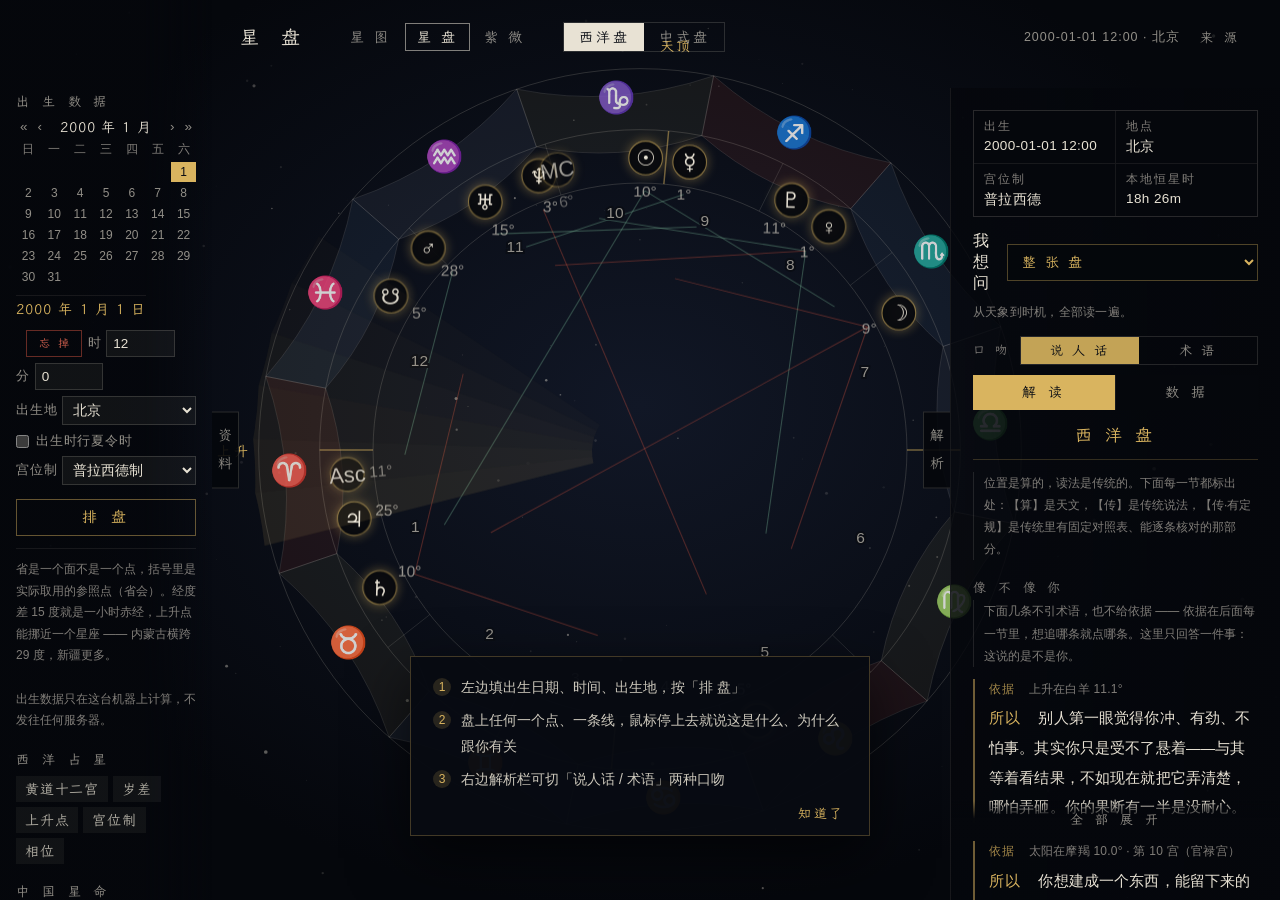
==== commit 39650a20: "fix: 农历十二月整段算错——最后一个月没有上界，1999-12-20 成了「十月第 43 天」 有人报 1999.12.20 应当是农历十一月。他是对的，站里算的是十月。  toLunar 里最后" ====
--- a/web/astro.html
+++ b/web/astro.html
@@ -9,7 +9,7 @@
 <meta property="og:image" content="https://hoongyu.github.io/xingtu/card.png">
 <meta name="twitter:card" content="summary_large_image">
 <title>星盘 · 西洋十二宫与中式二十八宿</title>
-<link rel="stylesheet" href="engine.css?v=c5766704">
+<link rel="stylesheet" href="engine.css?v=3ec0731a">
 <link rel="stylesheet" href="astro.css?v=a20c1627">
 
 <canvas id="dust"></canvas>
@@ -137,6 +137,6 @@
 </div>
 
 <script type="module">
-import { mount } from './astro.js?v=06cee00d';
+import { mount } from './astro.js?v=febe98da';
 mount();
 </script>
--- a/web/engine.css
+++ b/web/engine.css
@@ -33,7 +33,7 @@
    源字体的 1.9%）。swap：字还没到时先用系统字显示，别让文字空着。 */
 @font-face{
   font-family:"LXGW WenKai Subset";
-  src:url('./wenkai-subset.woff2?v=c52773fa') format('woff2');
+  src:url('./wenkai-subset.woff2?v=ab6a8b8e') format('woff2');
   font-weight:400;font-style:normal;font-display:swap;
 }
 
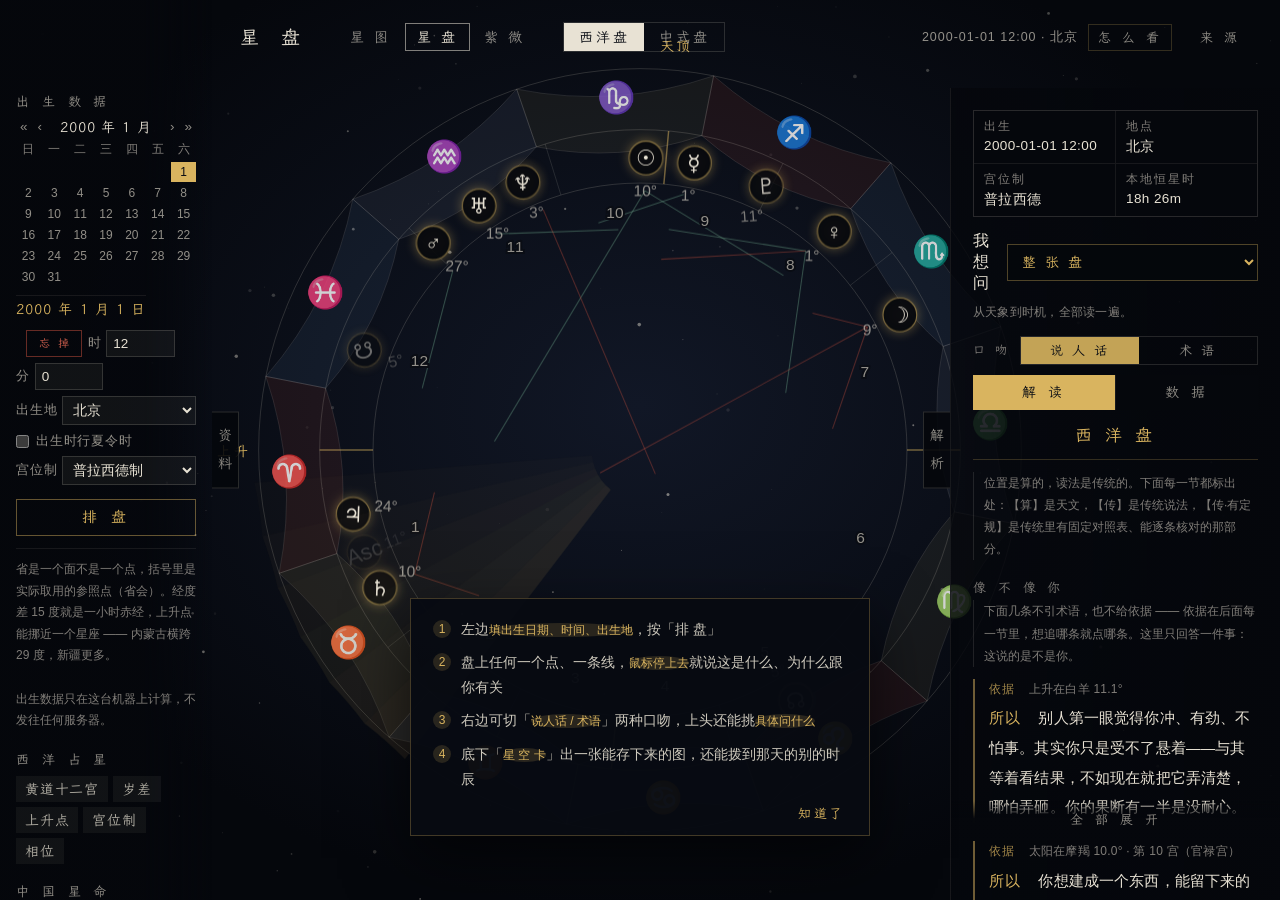
==== commit d93fbf76: "fix: 星点提亮到全员达标；两轮迭代把「不知道怎么操作」拆成可测的几件事 ## 一、「星星太暗」是缺陷，不是口味  量的（相对 #0a0d14 底，无障碍对非文字图形的下限 3:1）： · 直径：1" ====
--- a/web/astro.html
+++ b/web/astro.html
@@ -9,7 +9,7 @@
 <meta property="og:image" content="https://hoongyu.github.io/xingtu/card.png">
 <meta name="twitter:card" content="summary_large_image">
 <title>星盘 · 西洋十二宫与中式二十八宿</title>
-<link rel="stylesheet" href="engine.css?v=3ec0731a">
+<link rel="stylesheet" href="engine.css?v=95b9d48c">
 <link rel="stylesheet" href="astro.css?v=a20c1627">
 
 <canvas id="dust"></canvas>
@@ -37,6 +37,9 @@
   </div>
   <div id="where">
     <span id="stamp"></span>
+    <!-- 说明原来只在头一回出现，关掉就再也调不回来。星图那页把它挂在
+         底部提示行上，这页没有那一行，所以单给一个按钮，写法一致。 -->
+    <div id="howbtn" title="再看一遍怎么看">怎 么 看</div>
     <div id="srcbtn">来 源</div>
   </div>
 </div>
@@ -137,6 +140,6 @@
 </div>
 
 <script type="module">
-import { mount } from './astro.js?v=febe98da';
+import { mount } from './astro.js?v=2d755f95';
 mount();
 </script>
--- a/web/engine.css
+++ b/web/engine.css
@@ -33,7 +33,7 @@
    源字体的 1.9%）。swap：字还没到时先用系统字显示，别让文字空着。 */
 @font-face{
   font-family:"LXGW WenKai Subset";
-  src:url('./wenkai-subset.woff2?v=ab6a8b8e') format('woff2');
+  src:url('./wenkai-subset.woff2?v=509fa225') format('woff2');
   font-weight:400;font-style:normal;font-display:swap;
 }
 
@@ -51,9 +51,13 @@
    自己的亮度，否则会齐刷刷全亮成一片。 */
 .star{fill:var(--ink);opacity:var(--o,1);transition:fill .5s ease}
 .star.twinkle{animation:tw var(--dur) ease-in-out infinite;animation-delay:var(--del)}
+/* 闪烁只给最亮的 240 颗（见 engine.js 的 TWINKLE_MAX）。
+   落差原来是 .38：二等星闪到谷底只剩 2.21:1，比不闪的暗星还难看清。
+   闪烁不编码任何信息，它只是活气 —— 不该拿可见性去换。改成 .55，
+   二等星谷底 3.83:1，仍然看得出在闪。 */
 @keyframes tw{
   0%,100%{opacity:var(--o)}
-  50%    {opacity:calc(var(--o) * .38)}
+  50%    {opacity:calc(var(--o) * .55)}
 }
 .hit{fill:transparent;cursor:pointer}
 
@@ -101,7 +105,9 @@
 
 /* 星官被选中时，成员星点亮 */
 .star.member{fill:var(--gold)}
-.star.dimmed{opacity:.16 !important;animation:none}   /* 要能被看见并点中，才谈得上「点旁边的星跳过去」 */
+/* 缩进之后非成员星压暗。原来是 .16 —— 对比度 1.45:1，
+   而这一行的注释写着「要能被看见并点中」，它做不到。.42 是 3.4:1。 */
+.star.dimmed{opacity:.42 !important;animation:none}
 .link.other{opacity:0 !important}
 
 /* ── 星座插画 ───────────────────────────────────
@@ -276,12 +282,16 @@
 /* ── 来源面板 ───────────────────────────────────
    不是装饰。Free Art License 第 2.2 条要求分发时署名并指明原件出处，
    CC BY / CC BY-SA 同样要求署名。这一层是履行义务的地方，别删。 */
-#srcbtn{
+/* 「怎 么 看」跟「来 源」同一套样式，并排放 —— 两个都是「想多知道一点」
+   的入口，长得一样就不用学第二遍。
+   说明只讲一次、关掉就再也调不回来，跟「不知道怎么操作」是同一件事。 */
+#howbtn,#srcbtn{
   font-family:var(--song);font-size:12.5px;letter-spacing:.24em;
   color:var(--ink-dim);cursor:pointer;padding:5px 9px;
   border:1px solid transparent;transition:color .3s ease,border-color .3s ease;
 }
-#srcbtn:hover{color:var(--gold);border-color:rgba(217,180,95,.35)}
+#howbtn{margin-right:8px;border-color:rgba(217,180,95,.22)}
+#howbtn:hover,#srcbtn:hover{color:var(--gold);border-color:rgba(217,180,95,.35)}
 #src{
   position:fixed;inset:0;z-index:60;display:flex;align-items:center;
   justify-content:center;background:rgba(3,5,9,.82);
@@ -500,6 +510,20 @@
   font-family:var(--song);font-size:12.5px;letter-spacing:.36em;color:var(--ink-quiet);
   transition:opacity .4s ease;pointer-events:none;
 }
+/* 这行提示本身可以点，点了把三行说明再放一遍。
+   说明只在头一回出现、关掉就再也调不回来 —— 那跟「不知道怎么操作」
+   是同一件事。后面那个问号是**唯一**说得清「这儿还能点」的记号：
+   一行居中的小字，不加记号谁也不会去点它。 */
+#hint.askable{pointer-events:auto;cursor:pointer}
+#hint.askable::after{
+  content:'?';display:inline-block;margin-left:.7em;width:1.35em;height:1.35em;
+  line-height:1.3em;letter-spacing:0;border:1px solid rgba(217,180,95,.5);
+  border-radius:50%;color:var(--gold);font-size:11px;vertical-align:1px;
+  transition:background .25s ease,color .25s ease;
+}
+#hint.askable:hover{color:var(--ink-dim)}
+#hint.askable:hover::after{background:var(--gold);color:var(--void)}
+#hint.askable:focus-visible{outline:1px solid var(--gold);outline-offset:6px}
 body:not(.rail-off) #bar{padding-left:240px}
 body:not(.rail-off) #panel{padding-left:242px}
 body:not(.rail-off) #hint{padding-left:212px}
@@ -551,7 +575,7 @@
   #nav a{font-size:12.5px;padding:4px 8px;letter-spacing:.12em}
   .seg button{font-size:12.5px;padding:5px 10px;letter-spacing:.12em}
   #where{gap:6px;font-size:12px}
-  #srcbtn{font-size:12px;padding:5px 8px;letter-spacing:.16em;
+  #howbtn,#srcbtn{font-size:12px;padding:5px 8px;letter-spacing:.16em;
     border-color:var(--ink-quiet)}
 
   /* 后退键：桌面在左上，手机上挪到顶栏底下，别压着标题 */
@@ -573,6 +597,7 @@
   /* 提示语让开底部那排键 */
   #hint{bottom:calc(72px + env(safe-area-inset-bottom));font-size:12px;
     letter-spacing:.2em;padding:0 12px}
+
 
   /* 来源面板铺满 —— 手机上居中小窗只会两边留白、中间挤 */
   #src .box{
@@ -630,10 +655,15 @@
 
 /* ── 头一回来的三行说明 ───────────────────────────
    点一下就走，记在 localStorage，之后不再出现。 */
+/* 宽度必须写死，不能用 max-width。
+   position:fixed 配 left:50% 而宽度自适应时，可用宽度只剩「50% 到右边缘」——
+   375 的屏上就是 187.5px，max-width:min(460px,88vw)=330 根本够不着。
+   实测手机上这个框被挤成 188 宽、三行折成 289 高。
+   桌面上可用宽有 720，所以一直没暴露。写死 width 就不再是收缩到适应。 */
 #firstrun{
   position:fixed;left:50%;bottom:64px;transform:translate(-50%,14px);z-index:45;
   background:rgba(8,11,18,.97);border:1px solid rgba(217,180,95,.28);
-  padding:18px 22px 14px;max-width:min(460px,88vw);
+  padding:18px 22px 14px;width:min(460px,88vw);
   box-shadow:0 22px 60px rgba(0,0,0,.65);
   opacity:0;pointer-events:none;transition:opacity .5s var(--ease),transform .5s var(--ease);
 }
@@ -643,6 +673,7 @@
   display:flex;gap:10px;font-size:14px;line-height:1.8;
   color:rgba(232,226,212,.88);margin-bottom:8px;
 }
+#firstrun .fl span b{color:var(--gold);font-weight:400}
 #firstrun .fl b{
   flex:none;width:18px;height:18px;margin-top:3px;border-radius:50%;
   background:rgba(217,180,95,.16);color:var(--gold);font-weight:400;
@@ -656,7 +687,11 @@
 
 @media (max-width: 820px){
   #pguide{font-size:13px}
-  #firstrun{bottom:calc(72px + env(safe-area-inset-bottom));padding:16px 16px 12px}
+  /* 让开底部那一摞：日签按钮 707–746、底行 723–740、侧栏拉手 756–798（375×812 实测）。
+     原来是 72px，说明框正压在它们上面 —— 头一回来的人第一眼看到的
+     就是三样东西叠在一起。 */
+  #firstrun{bottom:calc(122px + env(safe-area-inset-bottom));padding:15px 16px 11px}
+  #firstrun .fl{font-size:13.5px;line-height:1.7;margin-bottom:6px}
   #firstrun .fl{font-size:14.5px}
   #firstrun .fx{padding:8px 2px 2px;font-size:14.5px}
 }
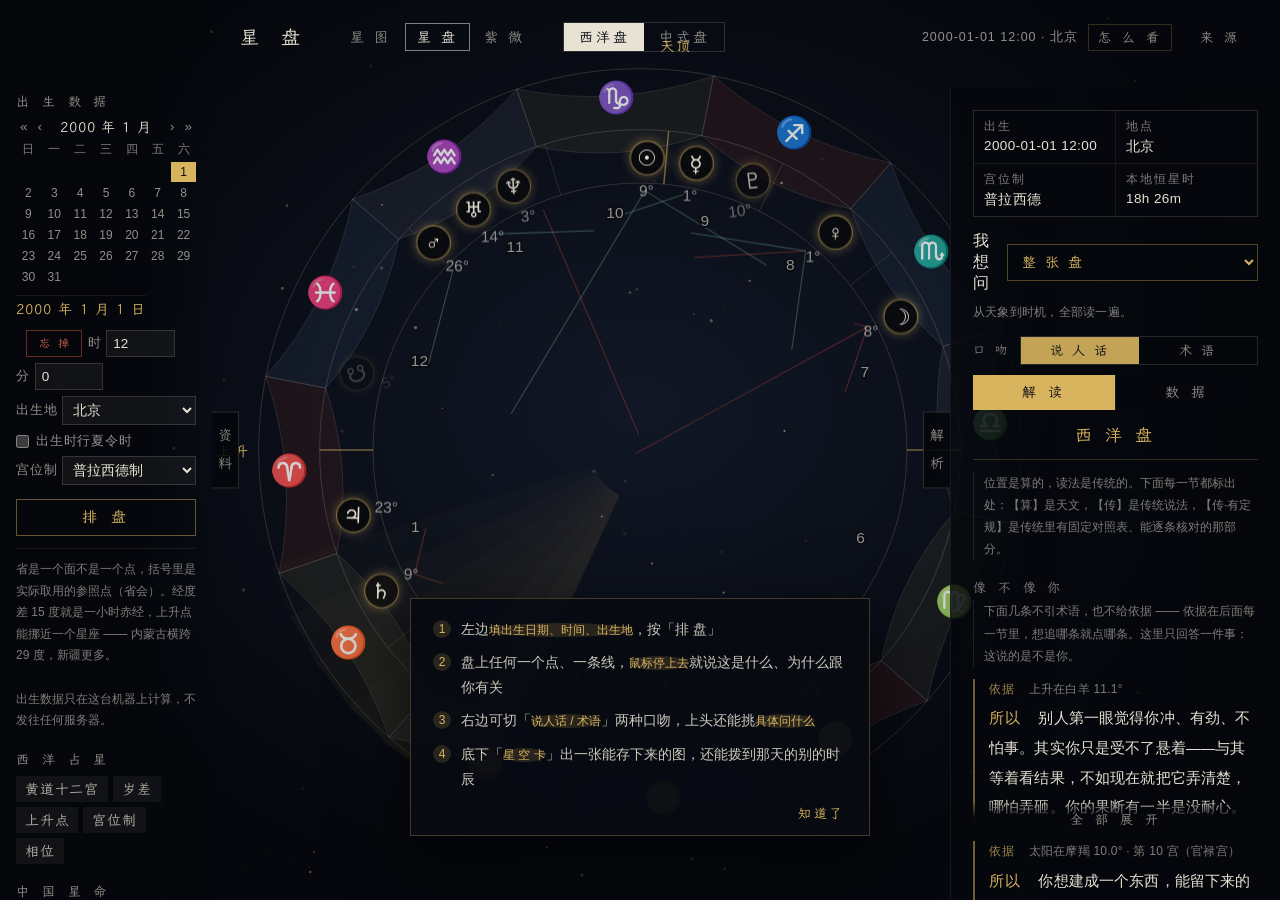
==== commit 48a1f8d5: "fix: 天球上点不开星官——两处都是我上一轮引入的 反馈：「天球那个界面似乎不能点击放大」。查下来两个原因，都是我加的。  一、判「点」还是「拖」的门槛太紧。 上一轮我在 bindSpin 里加了「" ====
--- a/web/astro.html
+++ b/web/astro.html
@@ -9,7 +9,7 @@
 <meta property="og:image" content="https://hoongyu.github.io/xingtu/card.png">
 <meta name="twitter:card" content="summary_large_image">
 <title>星盘 · 西洋十二宫与中式二十八宿</title>
-<link rel="stylesheet" href="engine.css?v=95b9d48c">
+<link rel="stylesheet" href="engine.css?v=d7a1ee1c">
 <link rel="stylesheet" href="astro.css?v=a20c1627">
 
 <canvas id="dust"></canvas>
--- a/web/engine.css
+++ b/web/engine.css
@@ -33,7 +33,7 @@
    源字体的 1.9%）。swap：字还没到时先用系统字显示，别让文字空着。 */
 @font-face{
   font-family:"LXGW WenKai Subset";
-  src:url('./wenkai-subset.woff2?v=509fa225') format('woff2');
+  src:url('./wenkai-subset.woff2?v=08830b8b') format('woff2');
   font-weight:400;font-style:normal;font-display:swap;
 }
 
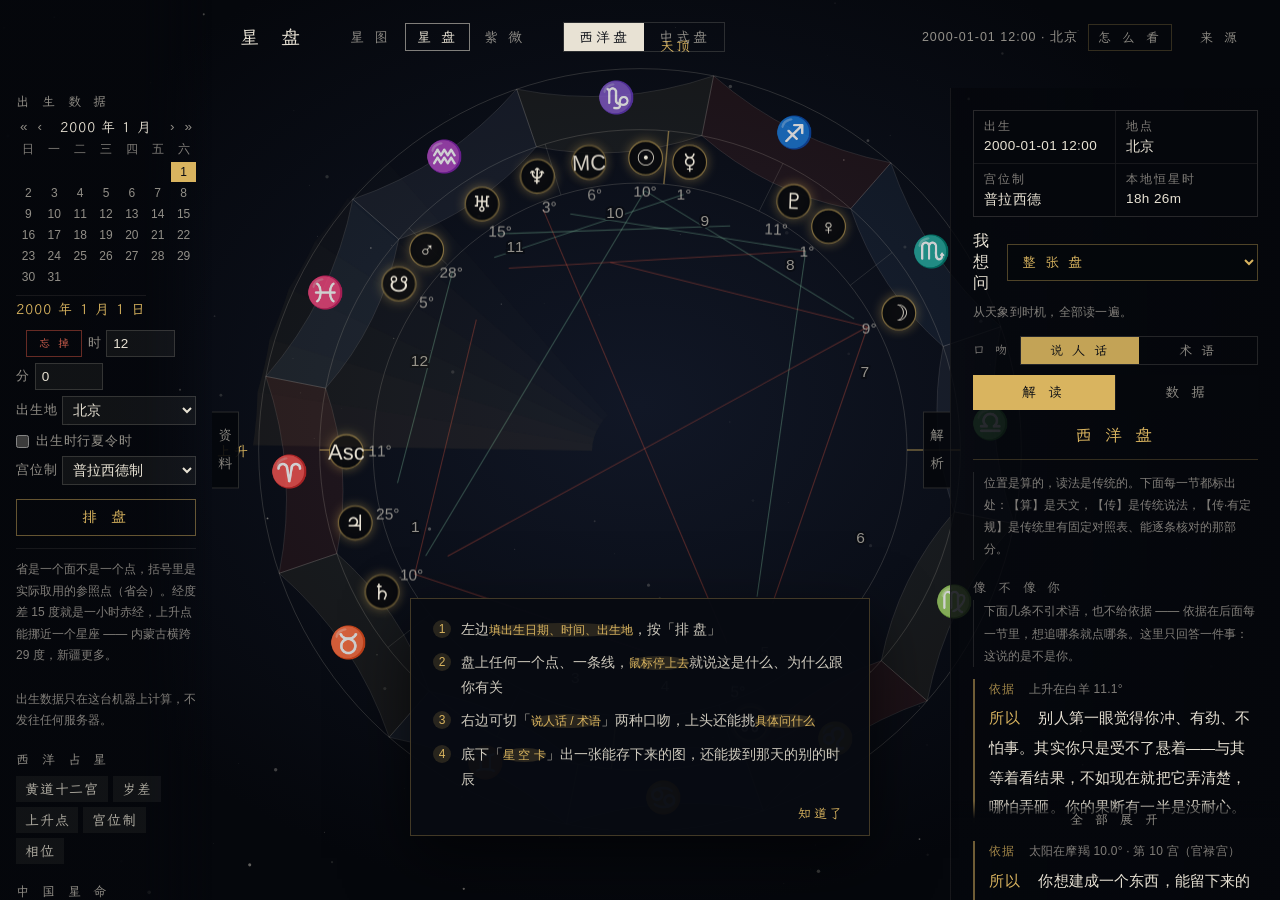
==== commit 0c7f1b33: "feat: 日签给出对照面、滚轮选日子、转发；从星盘紫微可带着日期过来 ## 转发：先说清楚能做到哪儿  **微信内置浏览器里，网页无法主动唤起分享面板。** 微信早就取消了这个能力。 官方唯一的路是" ====
--- a/web/astro.html
+++ b/web/astro.html
@@ -9,8 +9,8 @@
 <meta property="og:image" content="https://hoongyu.github.io/xingtu/card.png">
 <meta name="twitter:card" content="summary_large_image">
 <title>星盘 · 西洋十二宫与中式二十八宿</title>
-<link rel="stylesheet" href="engine.css?v=d7a1ee1c">
-<link rel="stylesheet" href="astro.css?v=a20c1627">
+<link rel="stylesheet" href="engine.css?v=0f77b197">
+<link rel="stylesheet" href="astro.css?v=48339df0">
 
 <canvas id="dust"></canvas>
 <div id="wheel">
@@ -130,6 +130,9 @@
   <div id="tabdata"></div>
   <div id="skipall">全 部 展 开</div>
   <div id="cardbtn">生 成 星 空 卡</div>
+  <!-- 日签在星图那页。带上这里选的日子过去（写在 # 片段里，不进服务器日志），
+       那边打开就是这一天的天，不用再挑一遍。 -->
+  <a id="dailylink" href="index.html">看 这 一 天 的 天</a>
 </aside>
 <div id="readtoggle">解 析</div>
 
@@ -140,6 +143,6 @@
 </div>
 
 <script type="module">
-import { mount } from './astro.js?v=2d755f95';
+import { mount } from './astro.js?v=d2dae90e';
 mount();
 </script>
--- a/web/engine.css
+++ b/web/engine.css
@@ -33,7 +33,7 @@
    源字体的 1.9%）。swap：字还没到时先用系统字显示，别让文字空着。 */
 @font-face{
   font-family:"LXGW WenKai Subset";
-  src:url('./wenkai-subset.woff2?v=08830b8b') format('woff2');
+  src:url('./wenkai-subset.woff2?v=205732e5') format('woff2');
   font-weight:400;font-style:normal;font-display:swap;
 }
 
@@ -419,7 +419,57 @@
   font-family:var(--song);font-size:12px;letter-spacing:.2em;color:var(--gold)}
 .cmhome[hidden]{display:none}
 
-.cardbar{display:flex;align-items:center;gap:14px;margin-top:16px;justify-content:center}
+/* ── 日签的视觉指引：这张卡是拿来对照的 ──────────────
+   一张「今晚的天」自己说不出什么，得有个对照面 ——
+   你出生那天头顶是什么样，今晚又是什么样。所以两个锚点摆在轴下面。 */
+.cardguide{margin-top:10px;font-family:var(--song);font-size:12.5px;
+  letter-spacing:.16em;color:var(--ink-quiet);text-align:center}
+.cardanchor{display:flex;flex-wrap:wrap;gap:8px;justify-content:center;margin-top:9px}
+.canch{background:none;border:1px solid rgba(232,226,212,.22);color:var(--ink-dim);
+  font-family:var(--song);font-size:12.5px;letter-spacing:.2em;
+  padding:6px 13px 6px 16px;cursor:pointer;transition:color .25s,border-color .25s}
+.canch:hover{color:var(--gold);border-color:rgba(217,180,95,.5)}
+.canch.on{color:var(--void);background:var(--gold);border-color:var(--gold)}
+.canch-pick{border-style:dashed}
+.cardlink{font-size:12px;color:var(--gold);text-decoration:none;align-self:center;
+  border-bottom:1px solid rgba(217,180,95,.35)}
+
+/* ── 滚轮选日期 ────────────────────────────────────
+   五行高（5×34=170），第三行是选中位。上下各垫两格空的，
+   头一项和末一项才能滚到中间那条线上 —— card.js 里的
+   scrollTop = i×34 正是按这个几何来的，改高度就要一起改。
+   不用 <input type="date">：各家长相差太远，微信里唤起的是系统面板，
+   整页的语气当场断掉。这张卡通篇竖排小字与朱印，日期控件也该是同一套。 */
+.cwbox{max-height:0;overflow:hidden;transition:max-height .32s var(--ease)}
+.cwbox.on{max-height:210px}
+.cwheel{position:relative;display:flex;gap:6px;height:170px;margin-top:12px}
+.cwcol{flex:1;overflow-y:auto;scroll-snap-type:y mandatory;
+  scrollbar-width:none;-ms-overflow-style:none;text-align:center}
+.cwcol::-webkit-scrollbar{display:none}
+/* 必须是 center：card.js 里 scrollTop = i×34 是按「把第 i 项摆到
+   中间那条线上」推的（上下各两格空垫 + 五行高）。写 start 的话浏览器会把
+   条目顶边贴到容器顶边，跟这个算式差整整两格 —— 实测设 2 月落到 3 月。 */
+.cwit{height:34px;line-height:34px;scroll-snap-align:center;
+  font-family:var(--song);font-size:14px;letter-spacing:.08em;
+  color:var(--ink-quiet);cursor:pointer}
+.cwit.off{opacity:.28}
+.cwpad{height:34px}
+.cwline{position:absolute;left:0;right:0;top:68px;height:34px;pointer-events:none;
+  border-top:1px solid rgba(217,180,95,.35);border-bottom:1px solid rgba(217,180,95,.35)}
+
+/* ── 转发 ──────────────────────────────────────────
+   微信里网页唤不起分享面板（见 card.js 的说明），所以这个按钮在微信里
+   不是失效，而是改说那条真正走得通的路。旁边这行字就是干这个的。 */
+.cardshare{background:none;border:1px solid rgba(217,180,95,.55);color:var(--gold);
+  font-family:var(--song);font-size:14px;letter-spacing:.3em;
+  padding:10px 22px 10px 25px;cursor:pointer;transition:background .25s,color .25s}
+.cardshare:hover{background:var(--gold);color:var(--void)}
+.cardnote{flex-basis:100%;text-align:center;font-size:12px;line-height:1.7;
+  color:var(--ink-quiet);max-height:0;overflow:hidden;transition:max-height .3s ease}
+.cardnote.on{max-height:80px;margin-top:4px}
+
+.cardbar{display:flex;align-items:center;gap:14px;margin-top:16px;
+  justify-content:center;flex-wrap:wrap}
 .cardsave{font-family:var(--song);font-size:14px;letter-spacing:.3em;
   color:var(--void);background:var(--gold);padding:11px 26px;text-decoration:none}
 .cardtip{font-size:12px;color:var(--ink-quiet)}
--- a/web/astro.css
+++ b/web/astro.css
@@ -405,6 +405,15 @@
   transition:background .25s ease,color .25s ease;
 }
 #cardbtn:hover{background:var(--gold);color:var(--void)}
+/* 「看这一天的天」跟「星空卡」同一摞，但轻一档 —— 它是去别处，不是出图 */
+#dailylink{
+  display:block;margin:10px 0 0;padding:11px 0;text-align:center;
+  font-family:var(--song);font-size:13px;letter-spacing:.28em;
+  color:var(--ink-dim);text-decoration:none;
+  border:1px solid rgba(232,226,212,.18);transition:color .25s,border-color .25s;
+}
+#dailylink:hover{color:var(--gold);border-color:rgba(217,180,95,.45)}
+body.tab-data #dailylink{display:none}
 body.tab-data #cardbtn{display:none}
 
 #cardbox{
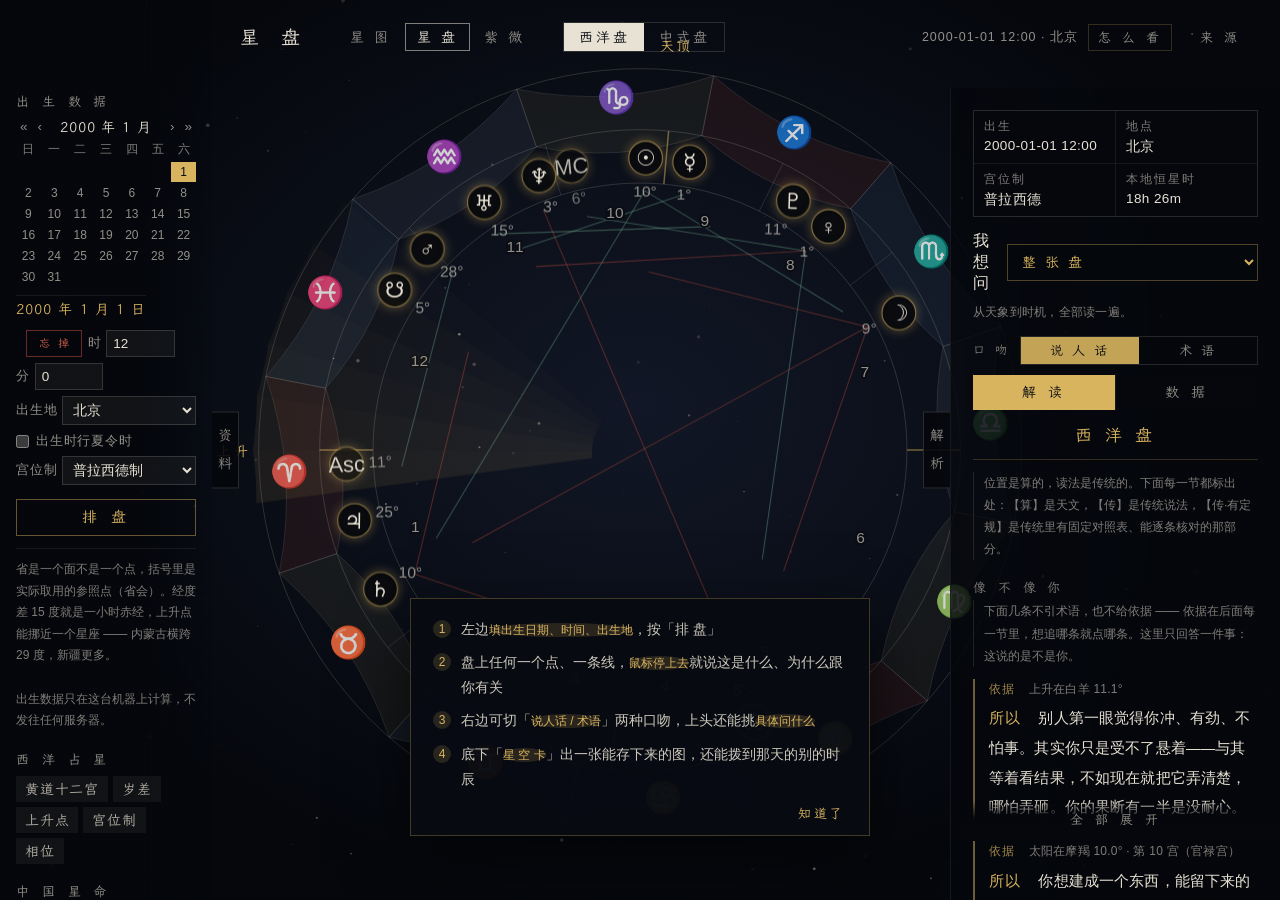
==== commit 9bb35d99: "change: 转发改成一句醒目的话，不是按钮；双击退回全天 ## 一、转发不做按钮，做一句话  上一版按能力分支：能唤起 navigator.share 就唤起，不能就弹一句说明。 可**微信是这个" ====
--- a/web/astro.html
+++ b/web/astro.html
@@ -9,8 +9,8 @@
 <meta property="og:image" content="https://hoongyu.github.io/xingtu/card.png">
 <meta name="twitter:card" content="summary_large_image">
 <title>星盘 · 西洋十二宫与中式二十八宿</title>
-<link rel="stylesheet" href="engine.css?v=0f77b197">
-<link rel="stylesheet" href="astro.css?v=48339df0">
+<link rel="stylesheet" href="engine.css?v=69ba48ec">
+<link rel="stylesheet" href="astro.css?v=cea657cb">
 
 <canvas id="dust"></canvas>
 <div id="wheel">
@@ -143,6 +143,6 @@
 </div>
 
 <script type="module">
-import { mount } from './astro.js?v=d2dae90e';
+import { mount } from './astro.js?v=42e96116';
 mount();
 </script>
--- a/web/engine.css
+++ b/web/engine.css
@@ -457,22 +457,22 @@
 .cwline{position:absolute;left:0;right:0;top:68px;height:34px;pointer-events:none;
   border-top:1px solid rgba(217,180,95,.35);border-bottom:1px solid rgba(217,180,95,.35)}
 
-/* ── 转发 ──────────────────────────────────────────
-   微信里网页唤不起分享面板（见 card.js 的说明），所以这个按钮在微信里
-   不是失效，而是改说那条真正走得通的路。旁边这行字就是干这个的。 */
-.cardshare{background:none;border:1px solid rgba(217,180,95,.55);color:var(--gold);
-  font-family:var(--song);font-size:14px;letter-spacing:.3em;
-  padding:10px 22px 10px 25px;cursor:pointer;transition:background .25s,color .25s}
-.cardshare:hover{background:var(--gold);color:var(--void)}
-.cardnote{flex-basis:100%;text-align:center;font-size:12px;line-height:1.7;
-  color:var(--ink-quiet);max-height:0;overflow:hidden;transition:max-height .3s ease}
-.cardnote.on{max-height:80px;margin-top:4px}
+/* ── 转发：一句话，不是按钮 ─────────────────────────
+   微信里网页唤不起分享面板（理由见 card.js），一个多数时候点了只弹一句
+   说明的按钮，不如一开始就把那句说明摆出来 —— 而且要摆得看得见。
+   所以给它朱线、给它加粗、给它足够的留白：它是这一屏上仅次于图的东西。 */
+.cardshare-tip{
+  margin-top:14px;padding:11px 14px 11px 17px;text-align:center;
+  font-family:var(--song);font-size:13.5px;line-height:1.8;letter-spacing:.1em;
+  color:var(--ink-dim);border:1px solid rgba(212,97,79,.42);
+  background:rgba(212,97,79,.07);
+}
+.cardshare-tip b{color:var(--zhu);font-weight:400;letter-spacing:.18em}
 
 .cardbar{display:flex;align-items:center;gap:14px;margin-top:16px;
   justify-content:center;flex-wrap:wrap}
 .cardsave{font-family:var(--song);font-size:14px;letter-spacing:.3em;
   color:var(--void);background:var(--gold);padding:11px 26px;text-decoration:none}
-.cardtip{font-size:12px;color:var(--ink-quiet)}
 #cardwait{text-align:center;color:var(--ink-dim);font-size:14px;padding:60px 0;
   font-family:var(--song);letter-spacing:.2em}
 @media (max-width:820px){
--- a/web/astro.css
+++ b/web/astro.css
@@ -437,7 +437,6 @@
   font-family:var(--song);font-size:14px;letter-spacing:.3em;color:var(--void);
   background:var(--gold);padding:11px 26px;text-decoration:none;
 }
-.cardtip{font-size:12px;color:var(--ink-quiet);letter-spacing:.04em}
 #cardwait{text-align:center;color:var(--ink-dim);font-size:14px;padding:60px 0;
   font-family:var(--song);letter-spacing:.2em}
 
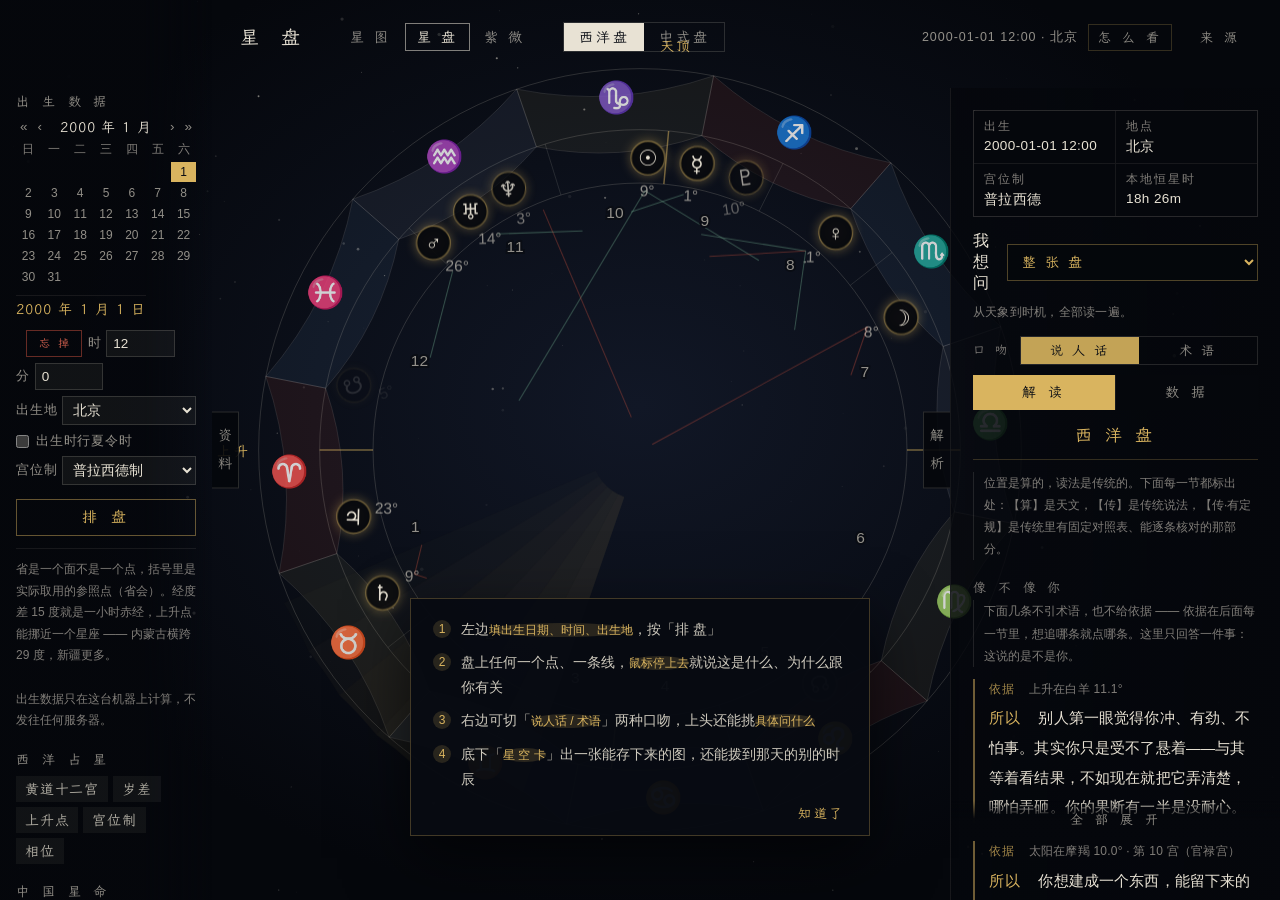
==== commit d4535f54: "fix: 四轮界面自查，最大的一条是键盘完全走不通 每一轮都先量再改，量不到就不改。  ## 第一轮：键盘  全站只有三条 :focus 规则（其中两条还是前几轮刚加的）， **十四个元素能 Tab " ====
--- a/web/astro.html
+++ b/web/astro.html
@@ -9,8 +9,8 @@
 <meta property="og:image" content="https://hoongyu.github.io/xingtu/card.png">
 <meta name="twitter:card" content="summary_large_image">
 <title>星盘 · 西洋十二宫与中式二十八宿</title>
-<link rel="stylesheet" href="engine.css?v=69ba48ec">
-<link rel="stylesheet" href="astro.css?v=cea657cb">
+<link rel="stylesheet" href="engine.css?v=e3af9a19">
+<link rel="stylesheet" href="astro.css?v=347951b5">
 
 <canvas id="dust"></canvas>
 <div id="wheel">
@@ -143,6 +143,6 @@
 </div>
 
 <script type="module">
-import { mount } from './astro.js?v=42e96116';
+import { mount } from './astro.js?v=c4d1b0de';
 mount();
 </script>
--- a/web/engine.css
+++ b/web/engine.css
@@ -33,7 +33,7 @@
    源字体的 1.9%）。swap：字还没到时先用系统字显示，别让文字空着。 */
 @font-face{
   font-family:"LXGW WenKai Subset";
-  src:url('./wenkai-subset.woff2?v=205732e5') format('woff2');
+  src:url('./wenkai-subset.woff2?v=e1c4c981') format('woff2');
   font-weight:400;font-style:normal;font-display:swap;
 }
 
@@ -241,6 +241,18 @@
   letter-spacing:.06em;outline:none;transition:border-color .3s ease;
 }
 #q:focus{border-color:rgba(217,180,95,.5)}
+
+/* ── 焦点看得见 ────────────────────────────────────
+   全站原来只有三条 :focus 规则，也就是说键盘走到哪儿基本看不出来。
+   一条通则解决：**只在键盘操作时画**（:focus-visible，鼠标点击不画），
+   金色细线加两像素外扩，跟这个站别的强调一致。
+   放在这里而不是各控件里 —— 以后新加的控件自动就有。 */
+:where(a, button, select, input, textarea, [tabindex], [role="button"]):focus-visible{
+  outline:2px solid var(--gold);
+  outline-offset:2px;
+}
+/* 星图上的星与连线是 SVG，外扩画不出来，改成描一圈 */
+:where(#sky .linkhit, #sky .hit):focus-visible{outline:none;stroke:var(--gold)}
 #q::placeholder{color:var(--ink-quiet)}
 
 .railsec{margin-top:20px}
@@ -560,20 +572,6 @@
   font-family:var(--song);font-size:12.5px;letter-spacing:.36em;color:var(--ink-quiet);
   transition:opacity .4s ease;pointer-events:none;
 }
-/* 这行提示本身可以点，点了把三行说明再放一遍。
-   说明只在头一回出现、关掉就再也调不回来 —— 那跟「不知道怎么操作」
-   是同一件事。后面那个问号是**唯一**说得清「这儿还能点」的记号：
-   一行居中的小字，不加记号谁也不会去点它。 */
-#hint.askable{pointer-events:auto;cursor:pointer}
-#hint.askable::after{
-  content:'?';display:inline-block;margin-left:.7em;width:1.35em;height:1.35em;
-  line-height:1.3em;letter-spacing:0;border:1px solid rgba(217,180,95,.5);
-  border-radius:50%;color:var(--gold);font-size:11px;vertical-align:1px;
-  transition:background .25s ease,color .25s ease;
-}
-#hint.askable:hover{color:var(--ink-dim)}
-#hint.askable:hover::after{background:var(--gold);color:var(--void)}
-#hint.askable:focus-visible{outline:1px solid var(--gold);outline-offset:6px}
 body:not(.rail-off) #bar{padding-left:240px}
 body:not(.rail-off) #panel{padding-left:242px}
 body:not(.rail-off) #hint{padding-left:212px}
@@ -625,7 +623,33 @@
   #nav a{font-size:12.5px;padding:4px 8px;letter-spacing:.12em}
   .seg button{font-size:12.5px;padding:5px 10px;letter-spacing:.12em}
   #where{gap:6px;font-size:12px}
-  #howbtn,#srcbtn{font-size:12px;padding:5px 8px;letter-spacing:.16em;
+  /* ── 手指点得准的下限 ────────────────────────────
+     实测这一屏上顶栏导航与分段控件只有 25 高、星官钮 32、
+     弹层的「关」30×24。最要紧的是那两个「关」：卡住的时候它是出口，
+     它们按 44 走（Apple 的下限，也是 WCAG 2.5.5）。
+
+     一度为了省顶栏高度把它们降到 40，理由是「顶栏从 120 涨到 172，
+     天球只剩 340 宽」。**那个理由是错的**：竖屏手机上球由**宽度**限死
+     （min(375,812)=375），顶栏高矮根本不影响球的大小。实测球占 256–596，
+     可用带 166–686，上下各富余 90 像素，既没缩小也没被裁。
+     降到 40 换来六像素顶栏高度和零收益，所以改回 44。
+     星官钮仍用 40：六十来枚全按 44 会把侧栏拉长将近一半，
+     而它是横向排开的，40 已经过了拇指的准头线。 */
+  #nav a,#bar .seg button,.viewseg button{min-height:44px;display:flex;
+    align-items:center;justify-content:center}
+  .chip{min-height:40px;display:flex;align-items:center}
+
+  /* 顶栏左上角那个「星 图」跟 nav 里当前那一项是同一个词，隔十个像素
+     出现两次。桌面上宽裕，手机上它白占一行的高度。nav 的 .cur 已经
+     说清在哪一页了，这儿藏掉。 */
+  #bar #title{display:none}
+  #srcclose,#close,#cardclose{min-width:44px;min-height:44px;display:flex;
+    align-items:center;justify-content:center}
+  #where select{min-height:44px}
+
+  #back,#railtoggle{min-height:44px}
+  #howbtn,#srcbtn{font-size:12px;padding:5px 8px;letter-spacing:.16em;min-height:44px;
+    display:flex;align-items:center;
     border-color:var(--ink-quiet)}
 
   /* 后退键：桌面在左上，手机上挪到顶栏底下，别压着标题 */
@@ -645,7 +669,10 @@
   #close{right:14px;top:14px;padding:4px 6px}
 
   /* 提示语让开底部那排键 */
-  #hint{bottom:calc(72px + env(safe-area-inset-bottom));font-size:12px;
+  /* 底部这一摞原来是叠着的：日签按钮 707–746、提示行 723–740，
+     实测按钮把提示的末尾三个字盖掉 84×12 像素。
+     从下往上重排一遍：安全区、检索拉手、日签按钮、提示行、说明框。 */
+  #hint{bottom:calc(112px + env(safe-area-inset-bottom));font-size:12px;
     letter-spacing:.2em;padding:0 12px}
 
 
@@ -740,7 +767,7 @@
   /* 让开底部那一摞：日签按钮 707–746、底行 723–740、侧栏拉手 756–798（375×812 实测）。
      原来是 72px，说明框正压在它们上面 —— 头一回来的人第一眼看到的
      就是三样东西叠在一起。 */
-  #firstrun{bottom:calc(122px + env(safe-area-inset-bottom));padding:15px 16px 11px}
+  #firstrun{bottom:calc(146px + env(safe-area-inset-bottom));padding:15px 16px 11px}
   #firstrun .fl{font-size:13.5px;line-height:1.7;margin-bottom:6px}
   #firstrun .fl{font-size:14.5px}
   #firstrun .fx{padding:8px 2px 2px;font-size:14.5px}
--- a/web/astro.css
+++ b/web/astro.css
@@ -306,7 +306,14 @@
   #stamp{display:none}
 
   /* 日历：格子 25px 手指点不准，放到 34px 上下 */
-  .calday{padding:7px 0;font-size:14.5px}
+  /* 生辰表单是这一页第一个要碰的东西，全部按 44 走。
+     实测原来「时」「分」「夏令时」「具体问什么」都不足 44。 */
+  .form input,.form select,#askq,.calday,.calnav,#cardbtn,#dailylink,
+  #skipall,#readtoggle,#railtoggle,#srcclose,#close,#howbtn,#srcbtn,
+  #modeseg button,#cnseg button,.forget{min-height:44px}
+  .form label.ck input{width:22px;height:22px}
+  .calday{padding:7px 0;font-size:14.5px;display:flex;align-items:center;
+    justify-content:center}
   .calwk{font-size:12px;padding-bottom:4px}
   .calnav{padding:4px 8px;font-size:15.5px}
   .caltitle{font-size:14.5px}
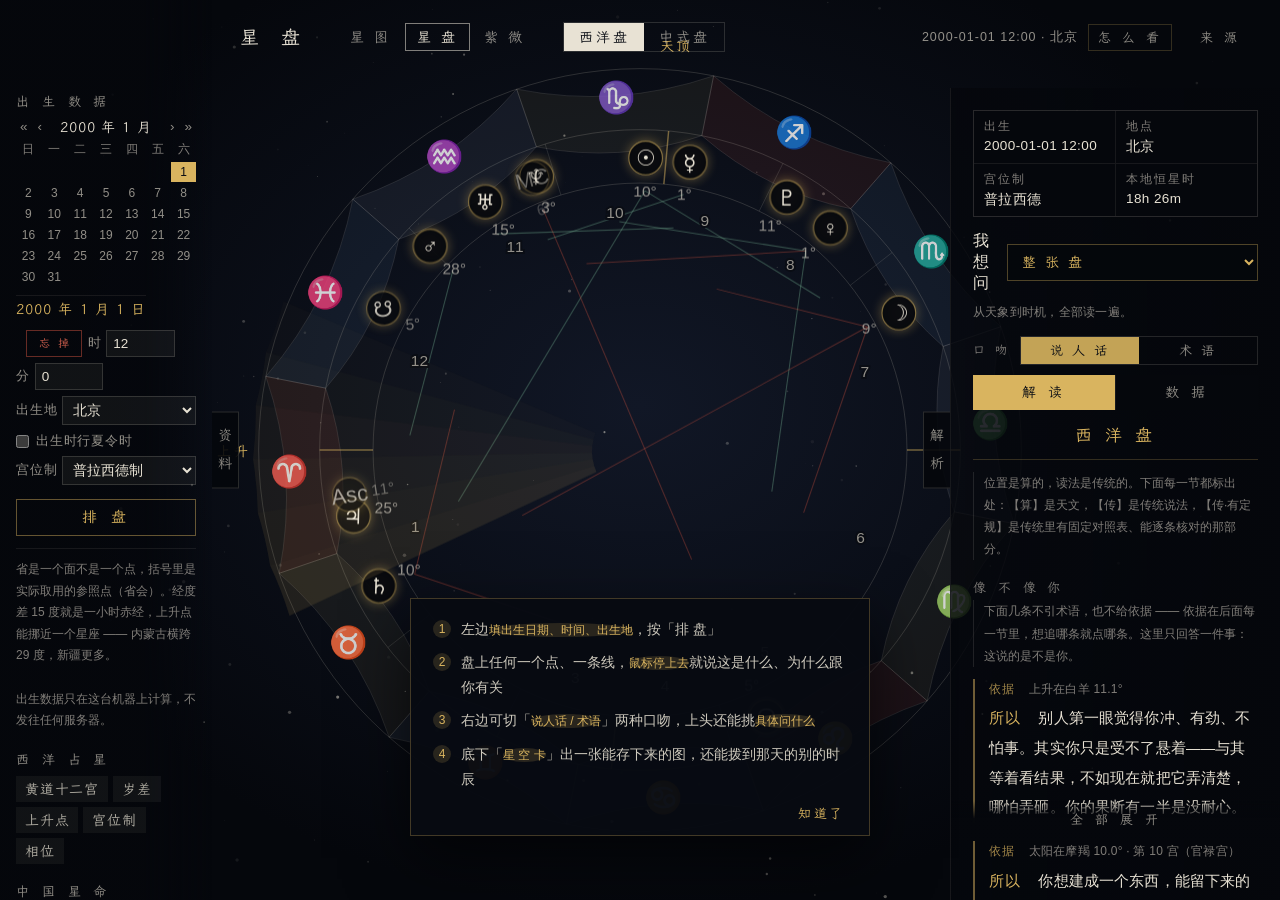
==== commit 20398dc6: "fix: 字体子集补一个字（上一条提交漏了重裁） 上一条的验证脚本里 subset_font.py --check 是独立一行， 报了缺字「警」也没拦住后面的 commit。CI 那道闸门会抓到， 但" ====
--- a/web/astro.html
+++ b/web/astro.html
@@ -9,7 +9,7 @@
 <meta property="og:image" content="https://hoongyu.github.io/xingtu/card.png">
 <meta name="twitter:card" content="summary_large_image">
 <title>星盘 · 西洋十二宫与中式二十八宿</title>
-<link rel="stylesheet" href="engine.css?v=e3af9a19">
+<link rel="stylesheet" href="engine.css?v=9d83b41f">
 <link rel="stylesheet" href="astro.css?v=347951b5">
 
 <canvas id="dust"></canvas>
--- a/web/engine.css
+++ b/web/engine.css
@@ -33,7 +33,7 @@
    源字体的 1.9%）。swap：字还没到时先用系统字显示，别让文字空着。 */
 @font-face{
   font-family:"LXGW WenKai Subset";
-  src:url('./wenkai-subset.woff2?v=e1c4c981') format('woff2');
+  src:url('./wenkai-subset.woff2?v=93f1822e') format('woff2');
   font-weight:400;font-style:normal;font-display:swap;
 }
 
